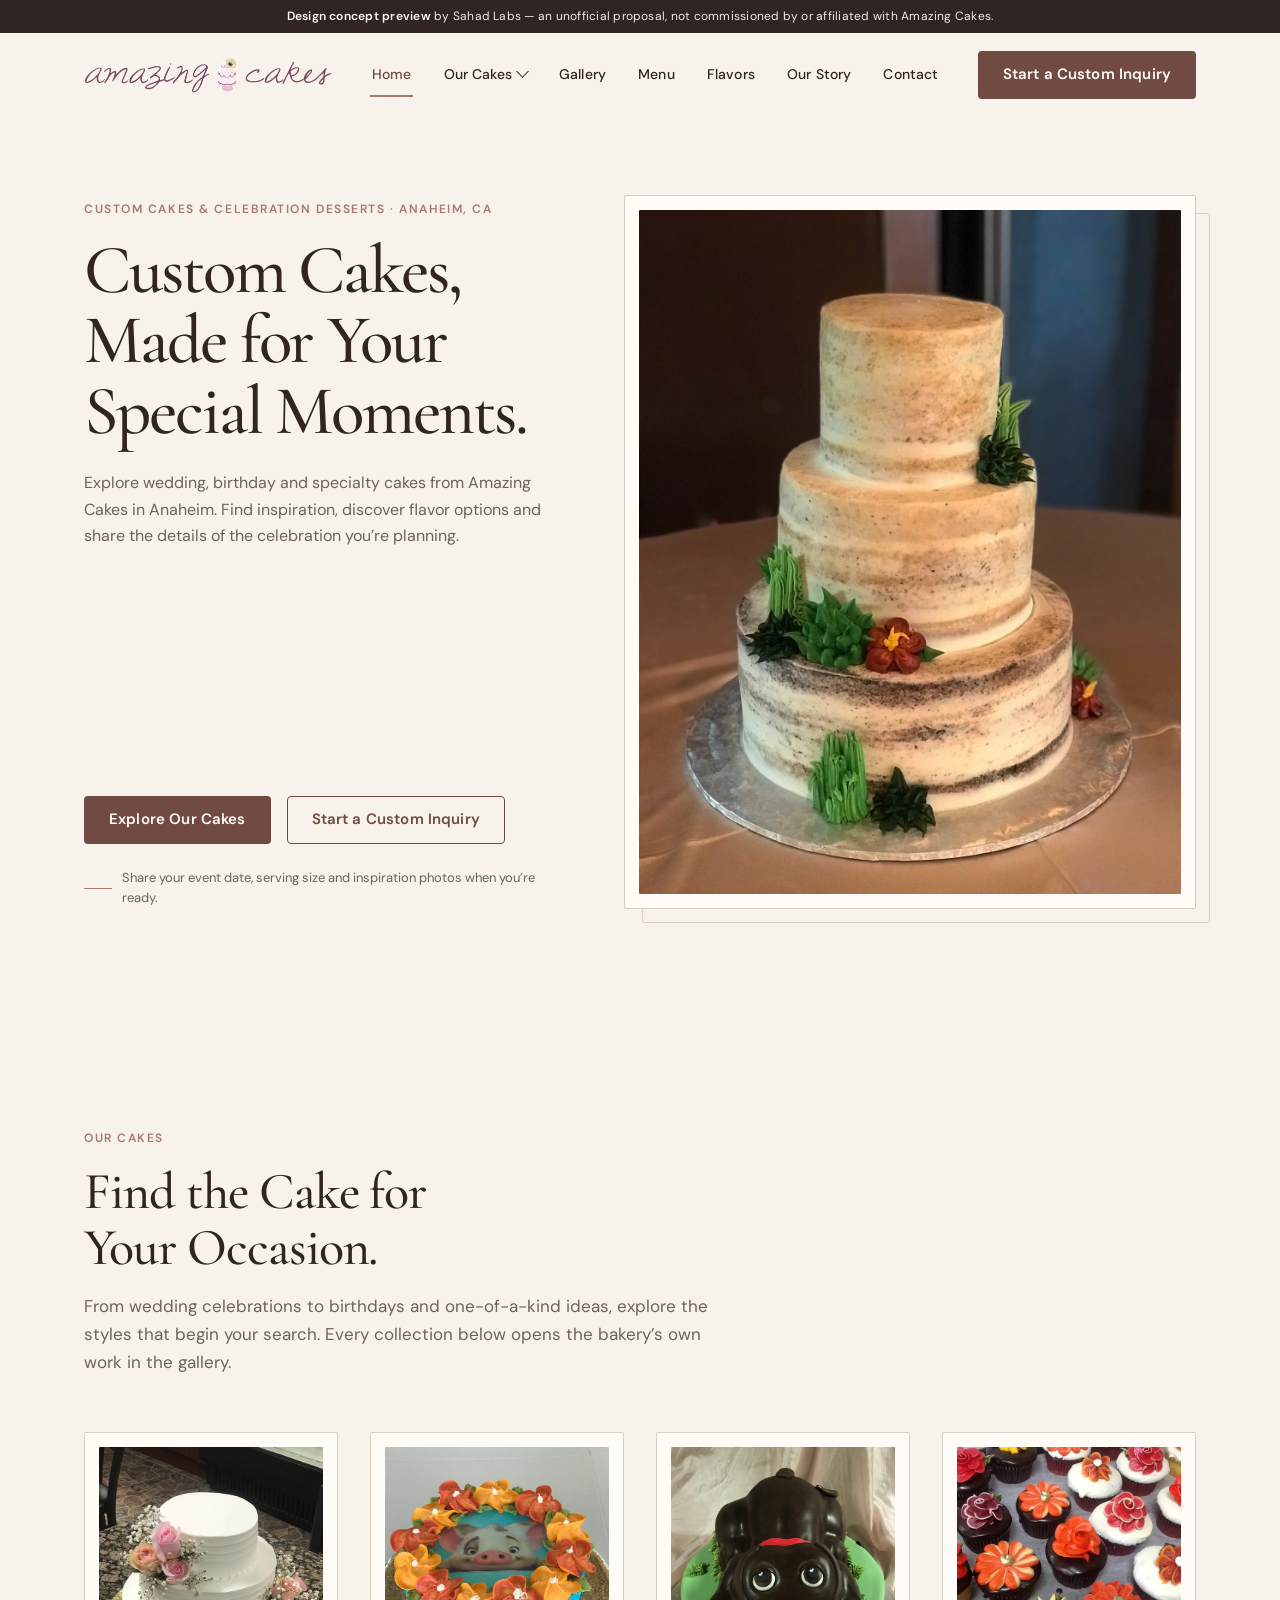
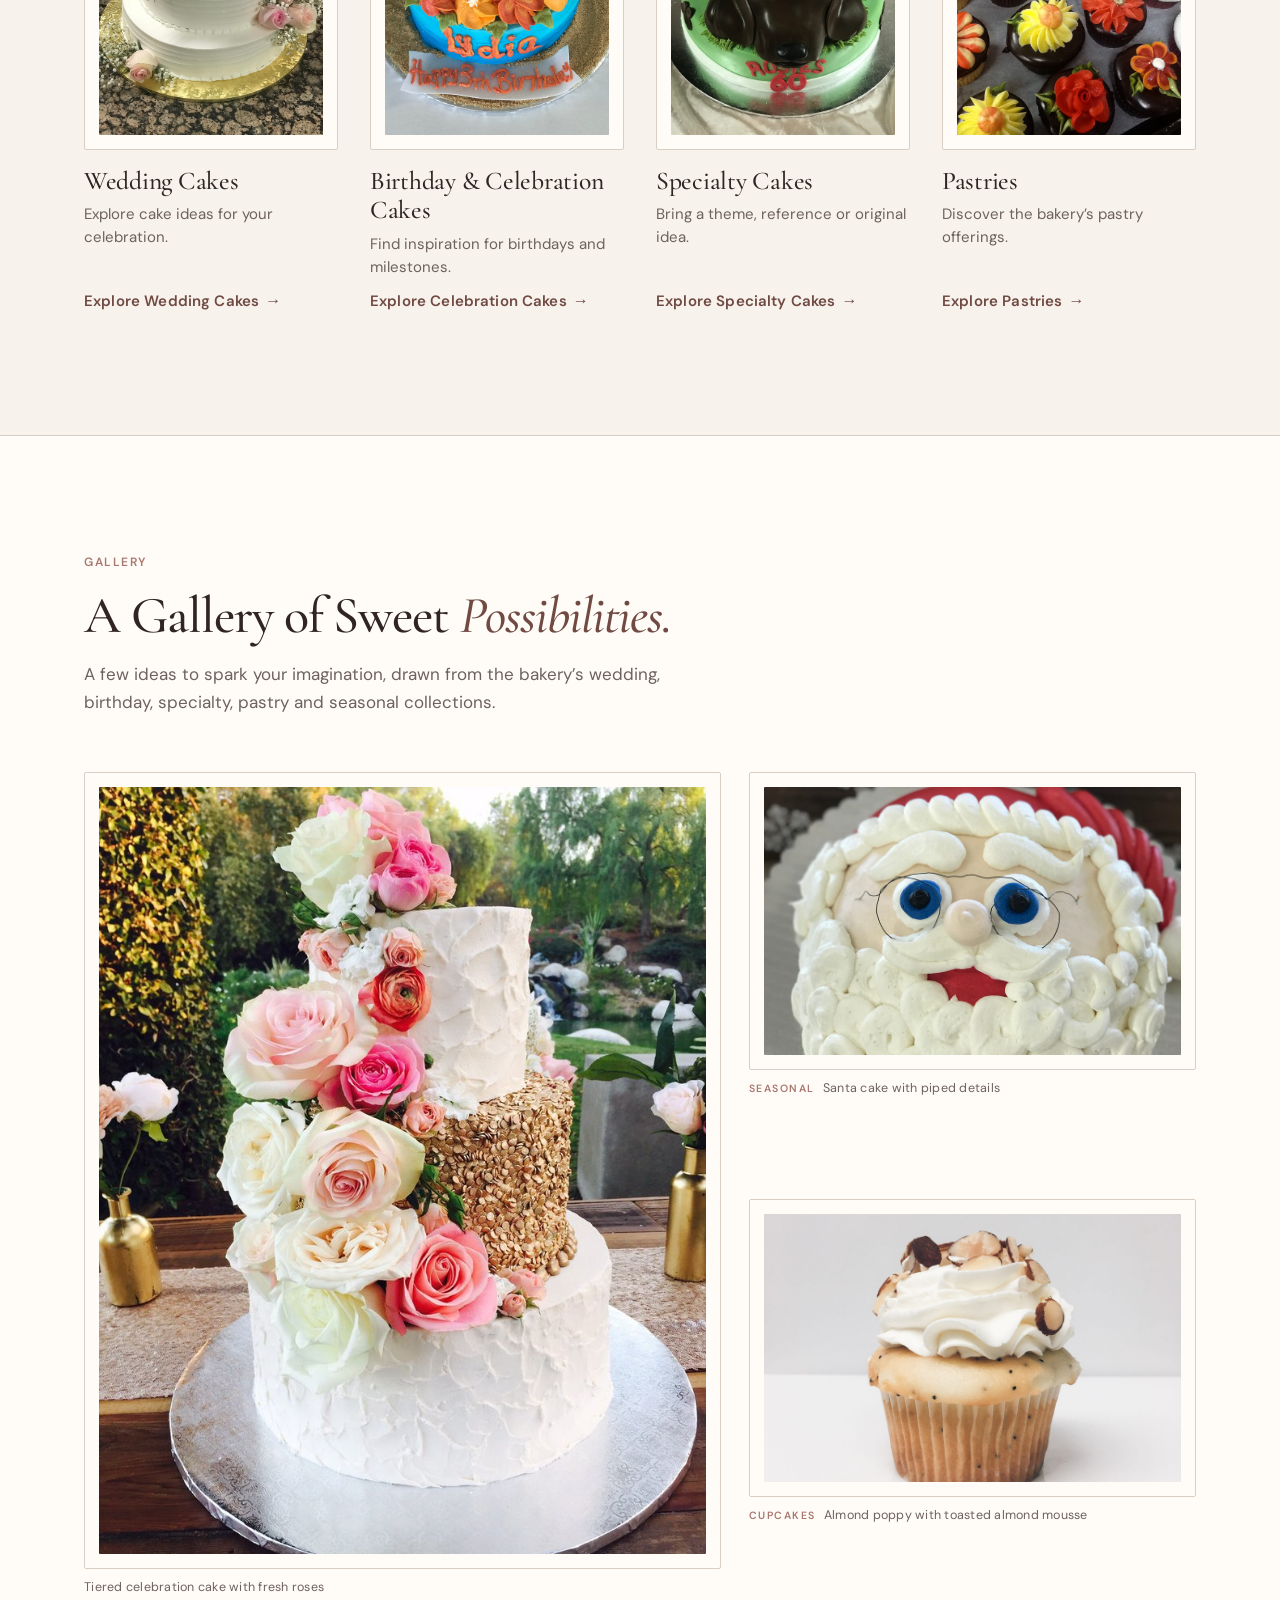
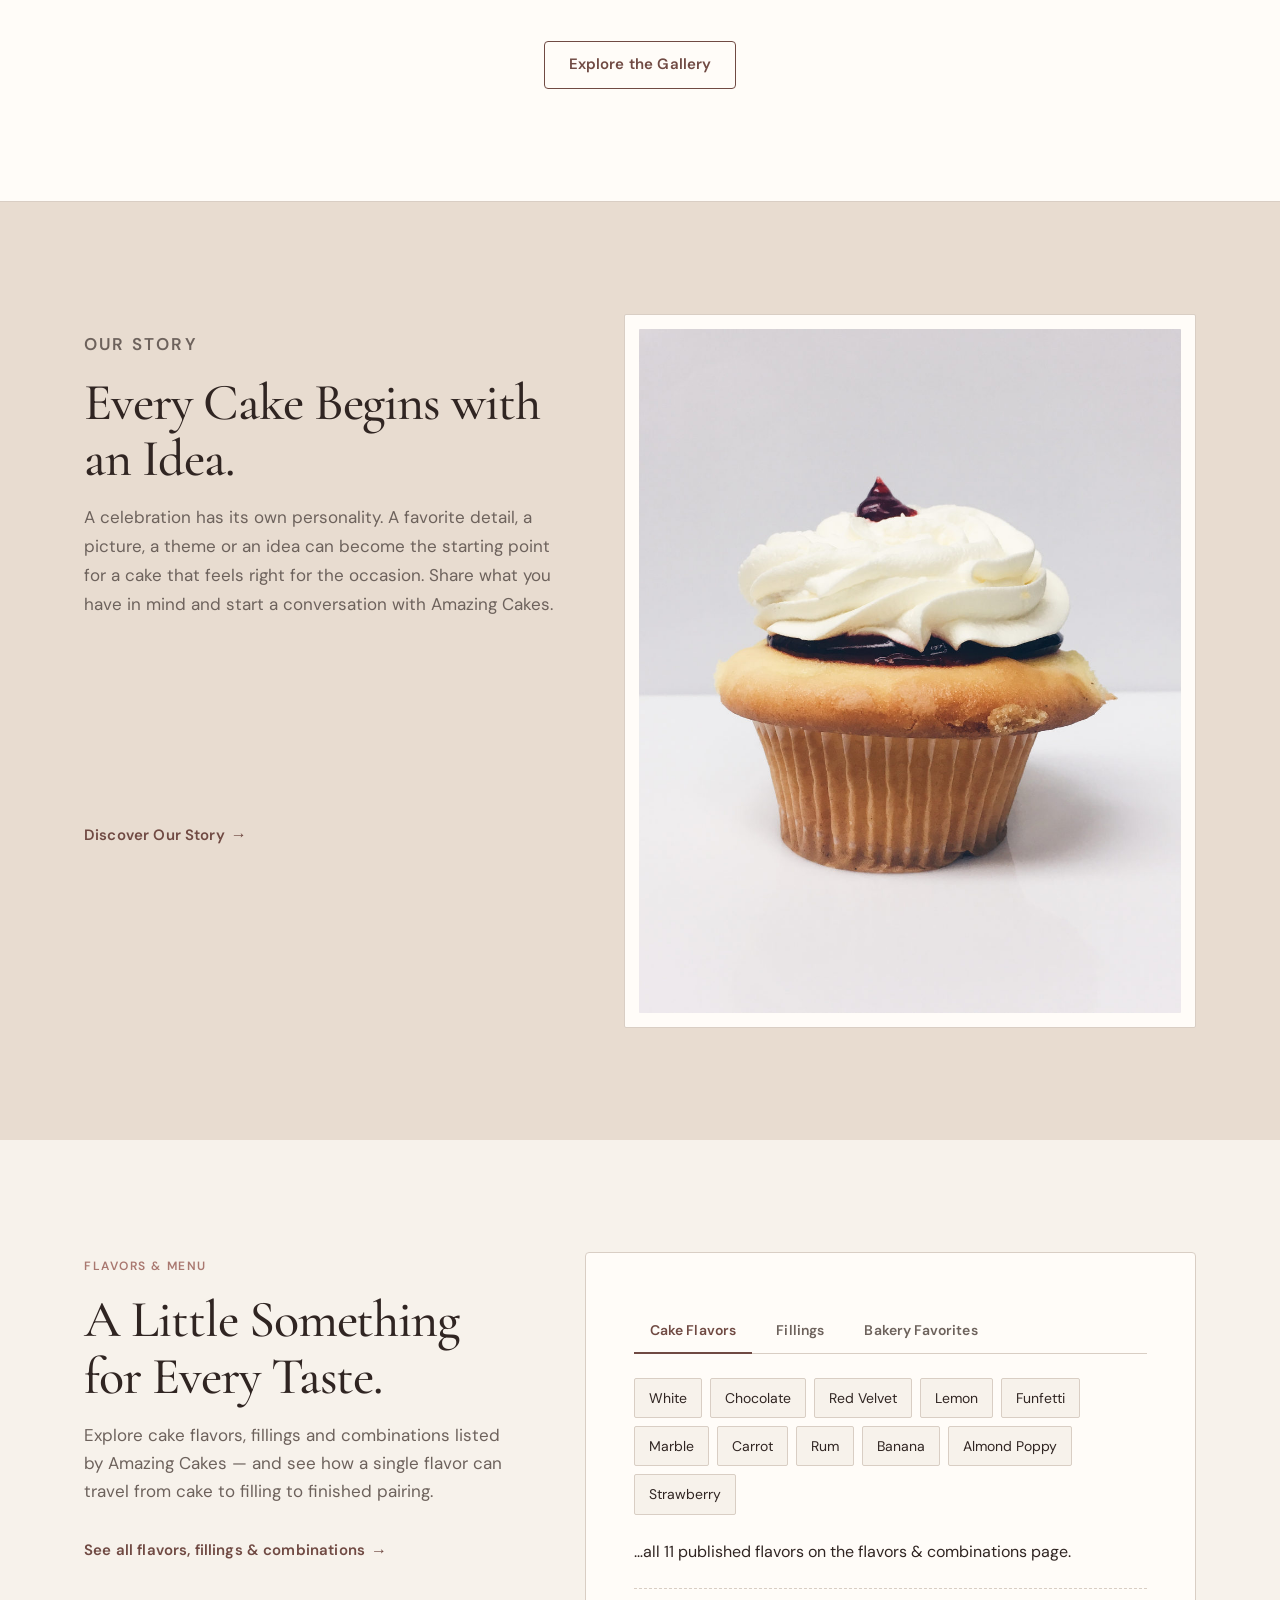
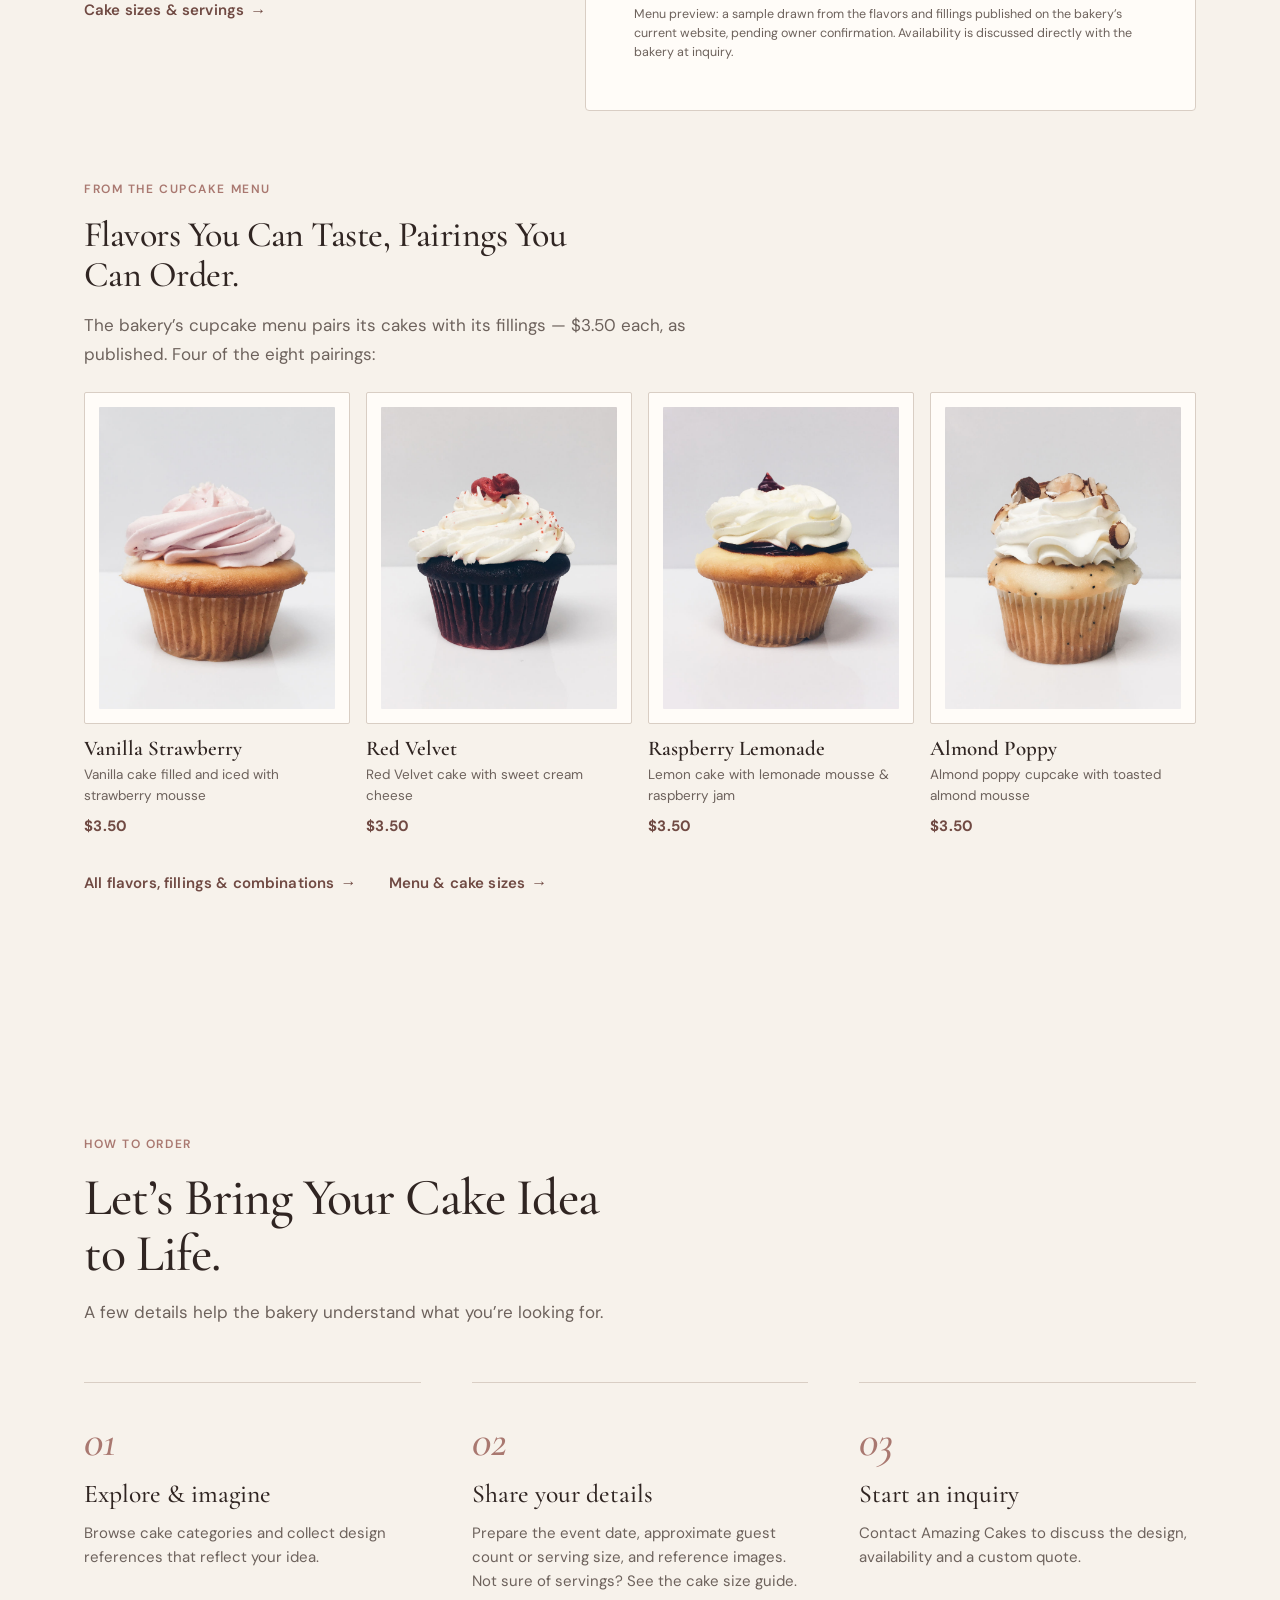
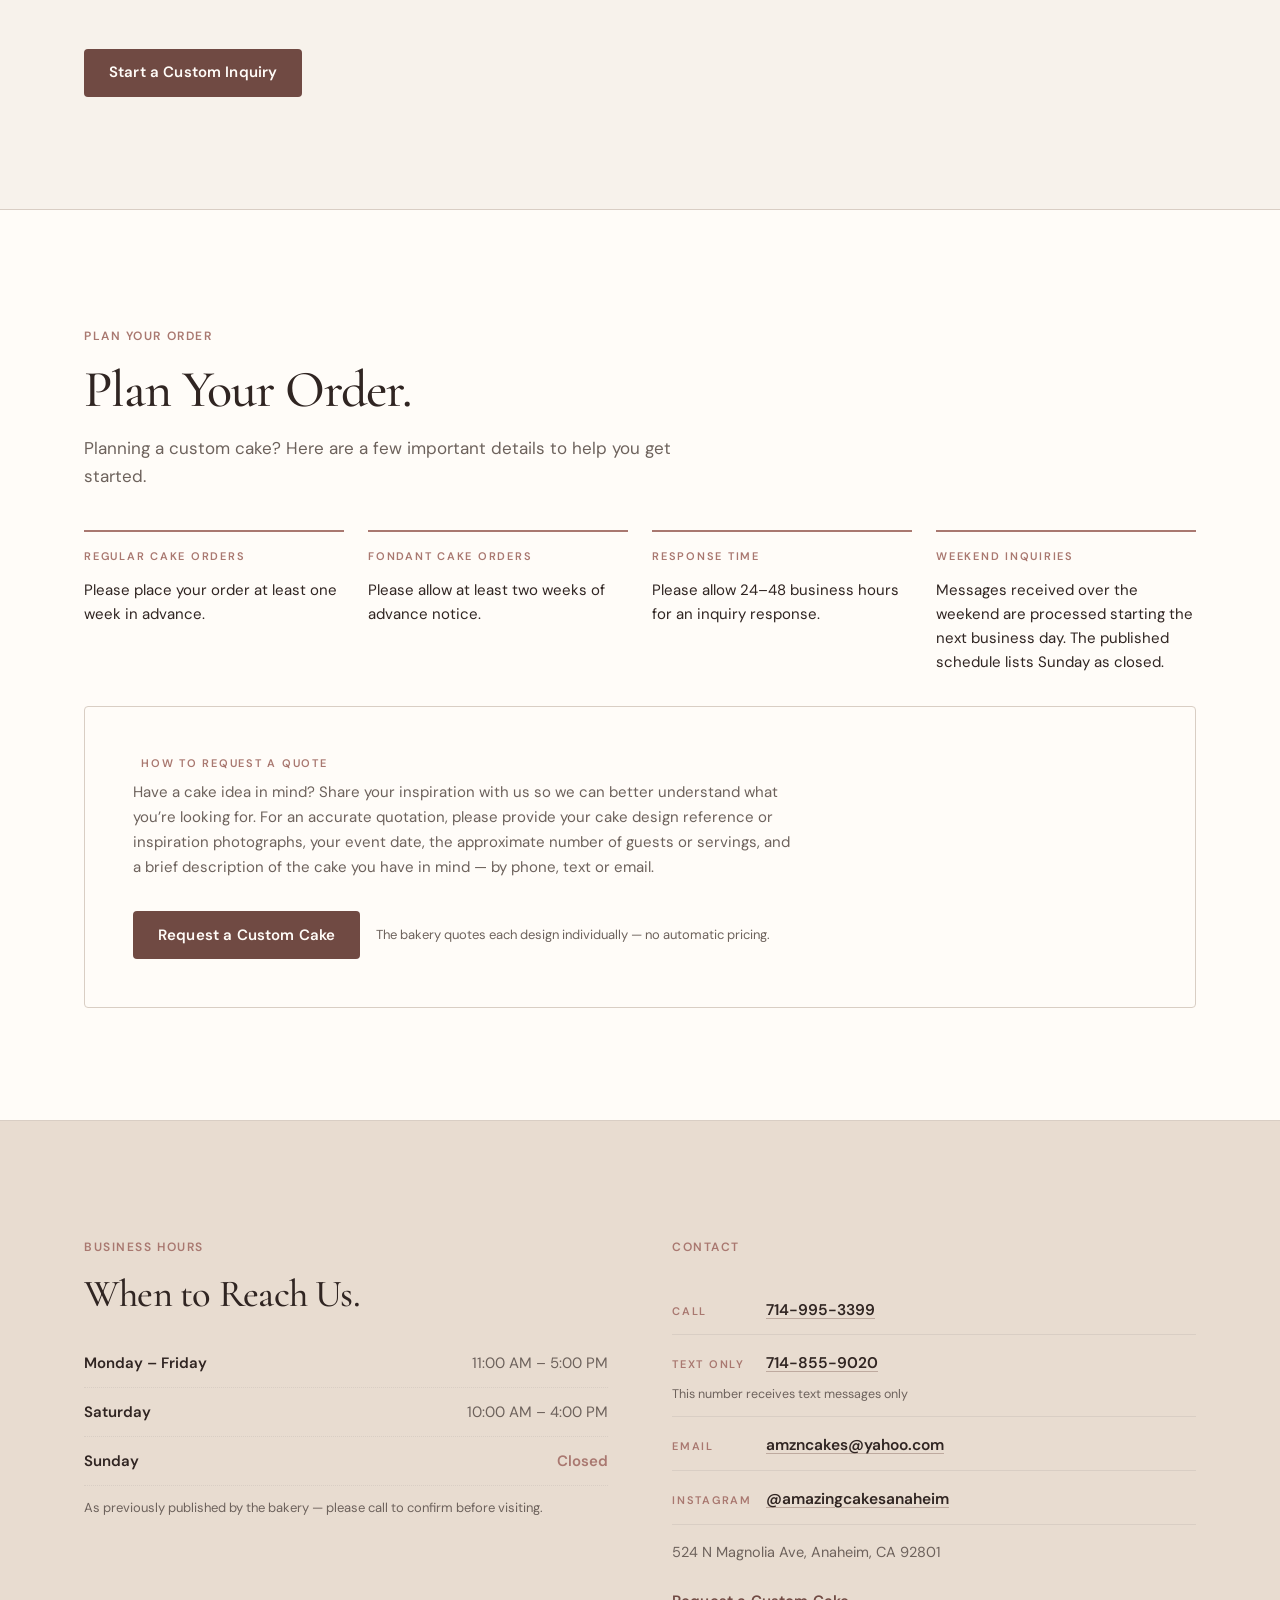
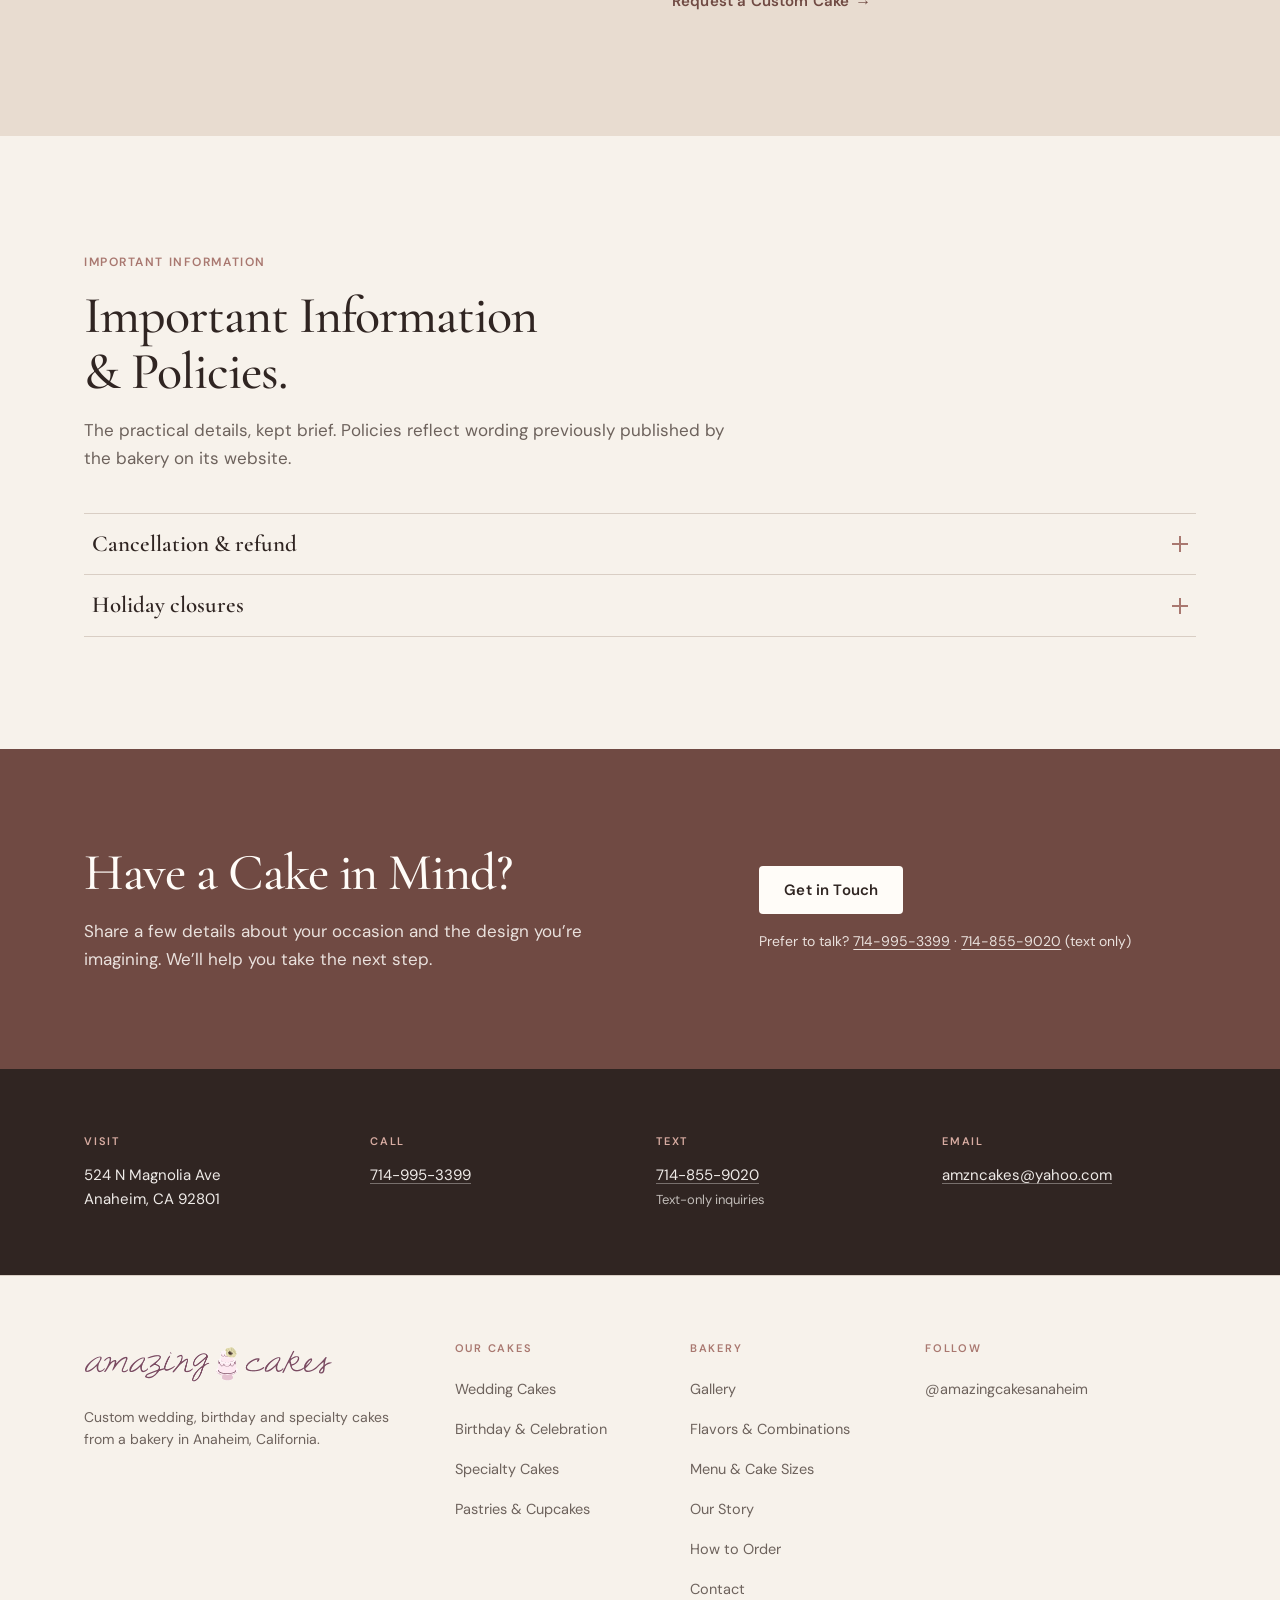
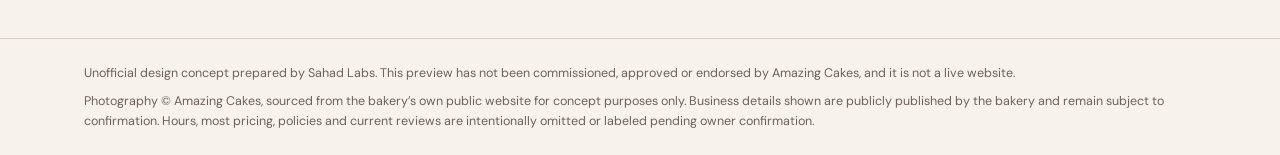
==== index.html @ fe8949d9 "Amazing Cakes - concept preview site build" ====
<!DOCTYPE html>
<html lang="en" class="no-js">
<head>
  <meta charset="UTF-8">
  <meta name="viewport" content="width=device-width, initial-scale=1">
  <title>Custom Cakes in Anaheim, CA | Amazing Cakes</title>
  <meta name="description" content="Explore wedding cakes, birthday cakes, specialty cakes and custom creations from Amazing Cakes in Anaheim, California. Browse cake inspiration and start an inquiry.">
  <meta property="og:type" content="website">
  <meta property="og:site_name" content="Amazing Cakes — Concept Preview by Sahad Labs">
  <meta property="og:title" content="Custom Cakes in Anaheim, CA | Amazing Cakes">
  <meta property="og:description" content="Explore wedding cakes, birthday cakes, specialty cakes and custom creations from Amazing Cakes in Anaheim, California. Browse cake inspiration and start an inquiry.">
  <meta property="og:image" content="https://sahadcse.github.io/amazing-cakes-concept/assets/img/hero-cake.jpg">
  <meta property="og:image:width" content="1280">
  <meta property="og:image:height" content="1600">
  <meta name="twitter:card" content="summary_large_image">
  <meta name="robots" content="noindex, nofollow">
  <!--
    CONCEPT PREVIEW — prepared by Sahad Labs (unofficial prospective-client concept).
    Not commissioned by, approved by, or affiliated with Amazing Cakes.
    Do not publish or deploy. Business details are from the bakery's public
    website and remain subject to owner confirmation. See CONCEPT-NOTES.md.
    Structured data (Bakery JSON-LD) is intentionally omitted until the owner
    confirms business identity and fields.
  -->
  <link rel="stylesheet" href="assets/css/styles.css">
  <link rel="icon" href="data:image/svg+xml,%3Csvg xmlns='http://www.w3.org/2000/svg' viewBox='0 0 32 32'%3E%3Crect width='32' height='32' rx='6' fill='%23F7F2EB'/%3E%3Cpath d='M8 22h16v3H8zM9 15h14v5H9zM12 10h8v3h-8z' fill='%23A97870'/%3E%3C/svg%3E">
  <script>document.documentElement.classList.replace("no-js", "js");</script>
</head>
<body id="top">

  <a class="skip-link" href="#main">Skip to content</a>

  <!-- Scope label — required by the concept brief -->
  <p class="concept-ribbon">
    <strong>Design concept preview</strong> by Sahad Labs — an unofficial proposal, not commissioned by or affiliated with Amazing Cakes.
  </p>

  <header class="site-header" data-header>
    <div class="container header-inner">

      <a class="brand" href="index.html" aria-label="Amazing Cakes — home">
        <img class="brand-logo" src="assets/img/logo.png" alt="Amazing Cakes" width="497" height="72">
      </a>

      <button class="nav-burger" type="button" aria-expanded="false" aria-controls="primary-nav" data-nav-toggle>
        <span class="bars" aria-hidden="true"></span>
        <span class="sr-only">Menu</span>
      </button>

      <nav class="primary-nav" id="primary-nav" aria-label="Primary">
        <ul>
          <li><a href="index.html" aria-current="page">Home</a></li>
          <li class="has-sub">
            <button class="nav-toggle" type="button" aria-expanded="false" aria-controls="submenu-cakes">
              Our Cakes <span class="caret" aria-hidden="true"></span>
            </button>
            <ul class="submenu" id="submenu-cakes">
              <li><a href="gallery.html?cat=wedding">Wedding Cakes</a></li>
              <li><a href="gallery.html?cat=birthday">Birthday &amp; Celebration Cakes</a></li>
              <li><a href="gallery.html?cat=specialty">Specialty Cakes</a></li>
              <li><a href="gallery.html?cat=pastries">Pastries &amp; Cupcakes</a></li>
            </ul>
          </li>
          <li><a href="gallery.html">Gallery</a></li>
          <li><a href="menu.html">Menu</a></li>
          <li><a href="menu-1.html">Flavors</a></li>
          <li><a href="about-us.html">Our Story</a></li>
          <li><a href="contact.html">Contact</a></li>
        </ul>
        <div class="mobile-cta">
          <a class="btn btn--primary" href="contact.html">Start a Custom Inquiry</a>
        </div>
      </nav>

      <a class="btn btn--primary header-cta" href="contact.html">Start a Custom Inquiry</a>

    </div>
  </header>

  <main id="main">

    <!-- HERO — draft concept copy, not approved brand copy -->
    <section class="hero" aria-labelledby="hero-title">
      <div class="container hero-grid">

        <div class="hero-copy">
          <p class="eyebrow">Custom Cakes &amp; Celebration Desserts · Anaheim, CA</p>
          <h1 id="hero-title">Custom Cakes, Made for Your Special&nbsp;Moments.</h1>
          <p class="hero-copy-lede">Explore wedding, birthday and specialty cakes from Amazing Cakes in Anaheim. Find inspiration, discover flavor options and share the details of the celebration you&rsquo;re planning.</p>
        </div>

        <figure class="hero-figure reveal">
          <div class="frame">
            <img src="assets/img/hero-cake.jpg" alt="Three-tier naked cake decorated with piped succulents and deep red buttercream flowers" width="1280" height="1600" fetchpriority="high">
          </div>
        </figure>

        <div class="hero-cta-wrap reveal">
          <div class="hero-actions">
            <a class="btn btn--primary" href="#cakes">Explore Our Cakes</a>
            <a class="btn btn--secondary" href="contact.html">Start a Custom Inquiry</a>
          </div>
          <p class="hero-note">Share your event date, serving size and inspiration photos when you&rsquo;re ready.</p>
        </div>

      </div>
    </section>

    <!-- EXPLORE OUR CAKES — category entry points into the gallery collections -->
    <section class="section" id="cakes" aria-labelledby="cakes-title">
      <div class="container">

        <div class="section-head reveal">
          <p class="eyebrow">Our Cakes</p>
          <h2 class="h2" id="cakes-title">Find the Cake for Your&nbsp;Occasion.</h2>
          <p class="section-intro">From wedding celebrations to birthdays and one-of-a-kind ideas, explore the styles that begin your search. Every collection below opens the bakery&rsquo;s own work in the gallery.</p>
        </div>

        <div class="cat-grid">
          <article class="cat-card reveal" id="cat-wedding">
            <a class="cat-media" href="gallery.html?cat=wedding" aria-label="View wedding cake examples in the gallery">
              <span class="frame"><img src="assets/img/cat-wedding.jpg" alt="Classic white three-tier wedding cake accented with fresh pink roses and baby's breath" width="620" height="775" loading="lazy"></span>
            </a>
            <h3>Wedding Cakes</h3>
            <p>Explore cake ideas for your celebration.</p>
            <a class="text-link" href="gallery.html?cat=wedding">Explore Wedding Cakes</a>
          </article>

          <article class="cat-card reveal" id="cat-birthday">
            <a class="cat-media" href="gallery.html?cat=birthday" aria-label="View birthday and celebration cake examples in the gallery">
              <span class="frame"><img src="assets/img/cat-birthday.jpg" alt="Blue birthday cake with tropical buttercream flowers and an illustrated character topper" width="620" height="775" loading="lazy"></span>
            </a>
            <h3>Birthday &amp; Celebration Cakes</h3>
            <p>Find inspiration for birthdays and milestones.</p>
            <a class="text-link" href="gallery.html?cat=birthday">Explore Celebration Cakes</a>
          </article>

          <article class="cat-card reveal" id="cat-specialty">
            <a class="cat-media" href="gallery.html?cat=specialty" aria-label="View specialty cake examples in the gallery">
              <span class="frame"><img src="assets/img/cat-specialty.jpg" alt="Sculpted chocolate Labrador cake resting on a green fondant base" width="620" height="775" loading="lazy"></span>
            </a>
            <h3>Specialty Cakes</h3>
            <p>Bring a theme, reference or original idea.</p>
            <a class="text-link" href="gallery.html?cat=specialty">Explore Specialty Cakes</a>
          </article>

          <article class="cat-card reveal" id="cat-pastries">
            <a class="cat-media" href="gallery.html?cat=pastries" aria-label="View pastry and cupcake examples in the gallery">
              <span class="frame"><img src="assets/img/cat-pastries.jpg" alt="Tray of cupcakes topped with hand-piped buttercream blossoms" width="620" height="775" loading="lazy"></span>
            </a>
            <h3>Pastries</h3>
            <p>Discover the bakery&rsquo;s pastry offerings.</p>
            <a class="text-link" href="gallery.html?cat=pastries">Explore Pastries</a>
          </article>
        </div>

      </div>
    </section>

    <!-- GALLERY PREVIEW — genuine Amazing Cakes photographs; links into the collections -->
    <section class="section gallery-section" id="gallery" aria-labelledby="gallery-title">
      <div class="container">

        <div class="section-head reveal">
          <p class="eyebrow">Gallery</p>
          <h2 class="h2" id="gallery-title">A Gallery of Sweet&nbsp;<em>Possibilities.</em></h2>
          <p class="section-intro">A few ideas to spark your imagination, drawn from the bakery&rsquo;s wedding, birthday, specialty, pastry and seasonal collections.</p>
        </div>

        <div class="gallery-grid">
          <a class="gallery-item gallery-anchor reveal" href="gallery.html?cat=wedding">
            <figure>
              <div class="frame">
                <img src="assets/img/gallery-tiered-roses.jpg" alt="Three-tier celebration cake wrapped with fresh pink and cream roses, set on an outdoor table" width="750" height="1000" loading="lazy">
              </div>
              <figcaption class="gallery-caption">Tiered celebration cake with fresh roses</figcaption>
            </figure>
          </a>

          <a class="gallery-item gallery-side-a reveal" href="gallery.html?cat=seasonal">
            <figure>
              <div class="frame">
                <img src="assets/img/gallery-seasonal-santa.jpg" alt="Close-up of a Santa face cake with a piped buttercream beard and wire glasses" width="900" height="600" loading="lazy">
              </div>
              <figcaption class="gallery-caption"><span class="tag">Seasonal</span>Santa cake with piped details</figcaption>
            </figure>
          </a>

          <a class="gallery-item gallery-side-b reveal" href="gallery.html?cat=pastries">
            <figure>
              <div class="frame">
                <img src="assets/img/gallery-cupcake.jpg" alt="Almond poppy cupcake with toasted almond mousse and swirled frosting" width="900" height="600" loading="lazy">
              </div>
              <figcaption class="gallery-caption"><span class="tag">Cupcakes</span>Almond poppy with toasted almond mousse</figcaption>
            </figure>
          </a>
        </div>

        <div class="gallery-foot reveal">
          <a class="btn btn--secondary" href="gallery.html">Explore the Gallery</a>
        </div>

      </div>
    </section>

    <!-- ABOUT — draft copy; full story on Our Story page -->
    <section class="section about-section" id="story" aria-labelledby="story-title">
      <div class="container about-grid">

        <div class="about-copy reveal">
          <p class="eyebrow">Our Story</p>
          <h2 class="h2" id="story-title">Every Cake Begins with an&nbsp;Idea.</h2>
          <p>A celebration has its own personality. A favorite detail, a picture, a theme or an idea can become the starting point for a cake that feels right for the occasion. Share what you have in mind and start a conversation with Amazing Cakes.</p>
        </div>

        <figure class="about-figure reveal">
          <div class="frame">
            <img src="assets/img/about-cupcake.jpg" alt="Raspberry lemonade cupcake — lemon cake with lemonade mousse and raspberry jam" width="1000" height="1250" loading="lazy">
          </div>
        </figure>

        <div class="about-cta reveal">
          <a class="text-link" href="about-us.html">Discover Our Story</a>
        </div>

      </div>
    </section>

    <!-- FLAVORS & MENU — compact preview; full experience on Flavors & Combinations -->
    <section class="section" id="flavors" aria-labelledby="flavors-title">
      <div class="container flavors-grid">

        <div class="section-head reveal">
          <p class="eyebrow">Flavors &amp; Menu</p>
          <h2 class="h2" id="flavors-title">A Little Something for Every&nbsp;Taste.</h2>
          <p class="section-intro">Explore cake flavors, fillings and combinations listed by Amazing Cakes — and see how a single flavor can travel from cake to filling to finished pairing.</p>
          <div class="cross-links">
            <a class="text-link" href="menu-1.html">See all flavors, fillings &amp; combinations</a>
            <a class="text-link" href="menu.html">Cake sizes &amp; servings</a>
          </div>
        </div>

        <div class="flavors-panel reveal">
          <div class="tabs" role="tablist" aria-label="Menu groups">
            <button class="tab" role="tab" id="tab-flavors" aria-controls="panel-flavors" aria-selected="true" type="button">Cake Flavors</button>
            <button class="tab" role="tab" id="tab-fillings" aria-controls="panel-fillings" aria-selected="false" tabindex="-1" type="button">Fillings</button>
            <button class="tab" role="tab" id="tab-favorites" aria-controls="panel-favorites" aria-selected="false" tabindex="-1" type="button">Bakery Favorites</button>
          </div>

          <div class="tab-panel" role="tabpanel" id="panel-flavors" aria-labelledby="tab-flavors">
            <ul class="chip-list" data-render="chips" data-source="flavors">
              <noscript><li class="chip">White</li><li class="chip">Chocolate</li><li class="chip">Red Velvet</li><li class="chip">Lemon</li><li class="chip">Funfetti</li><li class="chip">Marble</li></noscript>
            </ul>
            <p class="menu-more">…all <span data-render="count" data-count-of="flavors">11</span> published flavors on the <a href="menu-1.html">flavors &amp; combinations page</a>.</p>
          </div>

          <div class="tab-panel" role="tabpanel" id="panel-fillings" aria-labelledby="tab-fillings" hidden>
            <ul class="chip-list" data-render="chips" data-source="fillings">
              <noscript><li class="chip">Fudge Buttercream</li><li class="chip">Bavarian Mousse</li><li class="chip">Chocolate Mousse</li><li class="chip">Strawberry Mousse</li><li class="chip">Cookies and Cream</li><li class="chip">Sweet Cream Cheese</li></noscript>
            </ul>
            <p class="menu-more">…all <span data-render="count" data-count-of="fillings">24</span> published fillings on the <a href="menu-1.html">flavors &amp; combinations page</a>.</p>
          </div>

          <div class="tab-panel" role="tabpanel" id="panel-favorites" aria-labelledby="tab-favorites" hidden>
            <ul class="fav-list" data-render="favorites">
              <noscript><li><span class="fav-cake">White</span><span class="fav-fill">with Strawberry Mousse</span></li></noscript>
            </ul>
            <p class="menu-more">…all seven published favorites on the <a href="menu-1.html">flavors &amp; combinations page</a>.</p>
          </div>

          <p class="menu-note">Menu preview: a sample drawn from the flavors and fillings published on the bakery&rsquo;s current website, pending owner confirmation. Availability is discussed directly with the bakery at inquiry.</p>
        </div>

      </div>

      <div class="container" style="margin-top:clamp(40px,6vw,64px)">
        <div class="section-head">
          <p class="eyebrow">From the cupcake menu</p>
          <h3 style="font-family:var(--font-display);font-weight:500;font-size:clamp(26px,3vw,36px);line-height:1.12;letter-spacing:-0.015em;color:var(--espresso)" id="flavor-story-title">Flavors You Can Taste, Pairings You Can&nbsp;Order.</h3>
          <p class="section-intro">The bakery&rsquo;s cupcake menu pairs its cakes with its fillings — $3.50 each, as published. Four of the eight pairings:</p>
        </div>
        <div class="menu-grid" data-render="cupcakes" data-names="Red Velvet|Almond Poppy|Raspberry Lemonade|Vanilla Strawberry" style="margin-top:var(--sp-5)"></div>
        <div class="cross-links">
          <a class="text-link" href="menu-1.html">All flavors, fillings &amp; combinations</a>
          <a class="text-link" href="menu.html">Menu &amp; cake sizes</a>
        </div>
      </div>
    </section>

    <!-- HOW TO ORDER — inquiry journey; size guide linked from step 2 -->
    <section class="section" id="order" aria-labelledby="order-title">
      <div class="container">

        <div class="section-head reveal">
          <p class="eyebrow">How to Order</p>
          <h2 class="h2" id="order-title">Let&rsquo;s Bring Your Cake Idea to&nbsp;Life.</h2>
          <p class="section-intro">A few details help the bakery understand what you&rsquo;re looking for.</p>
        </div>

        <ol class="steps">
          <li class="step reveal">
            <p class="step-num" aria-hidden="true">01</p>
            <h3>Explore &amp; imagine</h3>
            <p>Browse cake categories and collect design references that reflect your idea.</p>
          </li>
          <li class="step reveal">
            <p class="step-num" aria-hidden="true">02</p>
            <h3>Share your details</h3>
            <p>Prepare the event date, approximate guest count or serving size, and reference images. Not sure of servings? <a href="menu.html">See the cake size guide</a>.</p>
          </li>
          <li class="step reveal">
            <p class="step-num" aria-hidden="true">03</p>
            <h3>Start an inquiry</h3>
            <p>Contact Amazing Cakes to discuss the design, availability and a custom quote.</p>
          </li>
        </ol>

        <div class="steps-foot reveal">
          <a class="btn btn--primary" href="contact.html">Start a Custom Inquiry</a>
        </div>

      </div>
    </section>

    <!-- PLAN YOUR ORDER — published lead & response times (central config) -->
    <section class="section gallery-section" id="plan" aria-labelledby="plan-title">
      <div class="container">
        <div class="section-head">
          <p class="eyebrow">Plan your order</p>
          <h2 class="h2" id="plan-title">Plan Your&nbsp;Order.</h2>
          <p class="section-intro">Planning a custom cake? Here are a few important details to help you get started.</p>
        </div>
        <div class="info-grid" data-render="lead-times"></div>
        <div class="panel" style="margin-top:var(--sp-6)">
          <h3 class="form-heading">How to request a quote</h3>
          <p style="font-size:15px;line-height:1.65;color:var(--text-2);max-width:66ch">Have a cake idea in mind? Share your inspiration with us so we can better understand what you&rsquo;re looking for. For an accurate quotation, please provide your cake design reference or inspiration photographs, your event date, the approximate number of guests or servings, and a brief description of the cake you have in mind — by phone, text or email.</p>
          <div class="form-actions">
            <a class="btn btn--primary" href="contact.html">Request a Custom Cake</a>
            <span class="prose-note">The bakery quotes each design individually — no automatic pricing.</span>
          </div>
        </div>
      </div>
    </section>

    <!-- BUSINESS HOURS & CONTACT -->
    <section class="section about-section" id="hours" aria-labelledby="hours-title">
      <div class="container hours-grid">
        <div class="reveal">
          <p class="eyebrow">Business hours</p>
          <h2 class="h2" id="hours-title" style="font-size:clamp(28px,3vw,40px)">When to Reach&nbsp;Us.</h2>
          <div data-render="hours" style="margin-top:var(--sp-5)"></div>
        </div>
        <div class="hours-contact reveal">
          <p class="eyebrow">Contact</p>
          <ul class="contact-links">
            <li><span class="cl-label">Call</span><a href="tel:+17149953399">714-995-3399</a></li>
            <li><span class="cl-label">Text only</span><a href="sms:+17148559020">714-855-9020</a><span class="cl-note">This number receives text messages only</span></li>
            <li><span class="cl-label">Email</span><a href="mailto:amzncakes@yahoo.com">amzncakes@yahoo.com</a></li>
            <li><span class="cl-label">Instagram</span><a href="https://www.instagram.com/amazingcakesanaheim" target="_blank" rel="noopener">@amazingcakesanaheim</a></li>
          </ul>
          <address class="hours-address">524 N Magnolia Ave, Anaheim, CA 92801</address>
          <a class="text-link" href="contact.html">Request a Custom Cake</a>
        </div>
      </div>
    </section>

    <!-- IMPORTANT INFORMATION & POLICIES -->
    <section class="section" id="policies" aria-labelledby="pol-title">
      <div class="container">
        <div class="section-head">
          <p class="eyebrow">Important information</p>
          <h2 class="h2" id="pol-title">Important Information &amp;&nbsp;Policies.</h2>
          <p class="section-intro">The practical details, kept brief. Policies reflect wording previously published by the bakery on its website.</p>
        </div>
        <div class="accordion" data-render="policies"></div>
        <noscript>
          <div class="panel">
            <h3 class="form-heading">Cancellation &amp; refund</h3>
            <p class="prose-note" style="margin-bottom:var(--sp-4)">As previously published: a 75% refund is issued for cancellations made at least one week before the scheduled event date. No refund is available for cancellations made during the week of the event. Postponing your date is encouraged as an alternative to cancelling.</p>
            <h3 class="form-heading">Holiday closures</h3>
            <p class="prose-note">Holiday hours may vary. Please contact Amazing Cakes to confirm availability around holidays.</p>
          </div>
        </noscript>
      </div>
    </section>

    <!-- FINAL CTA -->
    <section class="cta-band" id="contact" aria-labelledby="contact-title">
      <div class="container cta-inner">
        <div class="reveal">
          <h2 class="h2" id="contact-title">Have a Cake in&nbsp;Mind?</h2>
          <p class="cta-copy">Share a few details about your occasion and the design you&rsquo;re imagining. We&rsquo;ll help you take the next step.</p>
        </div>
        <div class="cta-actions reveal">
          <a class="btn btn--on-dark" href="contact.html">Get in Touch</a>
          <p class="cta-contact-line">Prefer to talk? <a href="tel:+17149953399">714-995-3399</a> · <a href="sms:+17148559020">714-855-9020</a> (text only)</p>
        </div>
      </div>
    </section>

  </main>

  <!-- Shared contact strip + footer (identical across pages) -->
  <section class="contact-strip" aria-label="Contact details">
    <div class="container contact-grid">
      <div class="contact-item">
        <h3>Visit</h3>
        <address>524 N Magnolia Ave<br>Anaheim, CA 92801</address>
      </div>
      <div class="contact-item">
        <h3>Call</h3>
        <p><a href="tel:+17149953399">714-995-3399</a></p>
      </div>
      <div class="contact-item">
        <h3>Text</h3>
        <p><a href="sms:+17148559020">714-855-9020</a><br><span style="font-size:13px;color:rgba(255,252,248,.7)">Text-only inquiries</span></p>
      </div>
      <div class="contact-item">
        <h3>Email</h3>
        <p><a href="mailto:amzncakes@yahoo.com">amzncakes@yahoo.com</a></p>
      </div>
    </div>
  </section>

  <footer class="site-footer">
    <h2 class="sr-only">Site footer</h2>
    <div class="container footer-grid">

      <div class="footer-col">
        <a class="brand" href="index.html" aria-label="Amazing Cakes — home">
          <img class="brand-logo" src="assets/img/logo.png" alt="Amazing Cakes" width="497" height="72" loading="lazy">
        </a>
        <p class="footer-blurb">Custom wedding, birthday and specialty cakes from a bakery in Anaheim, California.</p>
      </div>

      <nav class="footer-col" aria-label="Cake collections">
        <h3>Our Cakes</h3>
        <ul>
          <li><a href="gallery.html?cat=wedding">Wedding Cakes</a></li>
          <li><a href="gallery.html?cat=birthday">Birthday &amp; Celebration</a></li>
          <li><a href="gallery.html?cat=specialty">Specialty Cakes</a></li>
          <li><a href="gallery.html?cat=pastries">Pastries &amp; Cupcakes</a></li>
        </ul>
      </nav>

      <nav class="footer-col" aria-label="Bakery information">
        <h3>Bakery</h3>
        <ul>
          <li><a href="gallery.html">Gallery</a></li>
          <li><a href="menu-1.html">Flavors &amp; Combinations</a></li>
          <li><a href="menu.html">Menu &amp; Cake Sizes</a></li>
          <li><a href="about-us.html">Our Story</a></li>
          <li><a href="index.html#order">How to Order</a></li>
          <li><a href="contact.html">Contact</a></li>
        </ul>
      </nav>

      <div class="footer-col">
        <h3>Follow</h3>
        <ul>
          <li><a href="https://www.instagram.com/amazingcakesanaheim" target="_blank" rel="noopener">@amazingcakesanaheim</a></li>
        </ul>
      </div>

    </div>

    <div class="footer-legal">
      <div class="container">
        <p>Unofficial design concept prepared by Sahad Labs. This preview has not been commissioned, approved or endorsed by Amazing Cakes, and it is not a live website.</p>
        <p>Photography © Amazing Cakes, sourced from the bakery&rsquo;s own public website for concept purposes only. Business details shown are publicly published by the bakery and remain subject to confirmation. Hours, most pricing, policies and current reviews are intentionally omitted or labeled pending owner confirmation.</p>
      </div>
    </div>
  </footer>

  <a class="to-top" href="#top" aria-label="Back to top">
    <svg viewBox="0 0 24 24" width="20" height="20" aria-hidden="true" focusable="false"><path d="M12 19V5M5 12l7-7 7 7" fill="none" stroke="currentColor" stroke-width="2" stroke-linecap="round" stroke-linejoin="round"/></svg>
  </a>



  <script src="assets/js/data.js" defer></script>
  <script src="assets/js/script.js" defer></script>
</body>
</html>
---- assets/css/styles.css ----
/* ==========================================================================
   Amazing Cakes — Homepage Concept Preview
   Concept: Warm Editorial Patisserie · prepared by Sahad Labs
   Unofficial prospective-client concept. Not a live Amazing Cakes website.

   Contents
   --------
   1.  Design tokens
   2.  Fonts (@font-face, self-hosted, latin subset)
   3.  Reset & base
   4.  Utilities (container, eyebrow, section heads, buttons)
   5.  Concept ribbon & header / navigation
   6.  Hero
   7.  Categories ("Explore our cakes")
   8.  Gallery preview
   9.  About
   10. Flavors & menu
   11. How to order
   12. Final CTA band + contact + footer
   13. Toast (planned-page notice)
   14. Reveal motion & reduced-motion handling
   15. Responsive breakpoints
   ========================================================================== */

/* 1. Design tokens
   -------------------------------------------------------------------------- */
:root {
  /* Provisional palette — to be finalised after inspection of the original
     logo and full-resolution photography (per creative brief §B). */
  --ivory:        #F7F2EB;  /* main page background            */
  --beige:        #E8DCD0;  /* alternating section surfaces    */
  --rose:         #A97870;  /* small accents, eyebrow labels   */
  --rose-light:   #D8ACA2;  /* eyebrow labels on dark surfaces (contrast-safe) */
  --cocoa:        #704A43;  /* primary action color            */
  --cocoa-deep:   #5D3B35;  /* hover state for primary actions */
  --espresso:     #302522;  /* headings, high-contrast text    */
  --warm-white:   #FFFCF8;  /* cards, image frames, surfaces   */
  --border:       #D9CEC4;  /* fine dividers, card outlines    */
  --text-2:       #6D625C;  /* supporting text, captions       */

  /* Spacing scale (brief §B): 4, 8, 12, 16, 24, 32, 48, 64, 88, 112 */
  --sp-1: 4px;  --sp-2: 8px;   --sp-3: 12px; --sp-4: 16px;
  --sp-5: 24px; --sp-6: 32px;  --sp-7: 48px; --sp-8: 64px;
  --sp-9: 88px; --sp-10: 112px;

  --content-max: 1240px;
  --gutter: clamp(20px, 5vw, 64px);
  --radius: 4px;          /* buttons/cards stay 0–4px per brief */
  --radius-frame: 2px;
  --section-y: clamp(64px, 9vw, 112px);

  --font-display: "Cormorant Garamond", "Times New Roman", Georgia, serif;
  --font-ui: "DM Sans", "Segoe UI", Arial, sans-serif;

  --shadow-hairline: 0 1px 0 rgba(48, 37, 34, 0.04);
}

/* 2. Fonts — self-hosted, variable, latin subset (≈98 KB total)
   -------------------------------------------------------------------------- */
@font-face {
  font-family: "Cormorant Garamond";
  font-style: normal;
  font-weight: 300 700;
  font-display: swap;
  src: url("../fonts/cormorant-garamond-latin.woff2") format("woff2");
}
@font-face {
  font-family: "Cormorant Garamond";
  font-style: italic;
  font-weight: 300 700;
  font-display: swap;
  src: url("../fonts/cormorant-garamond-italic-latin.woff2") format("woff2");
}
@font-face {
  font-family: "DM Sans";
  font-style: normal;
  font-weight: 100 1000;
  font-display: swap;
  src: url("../fonts/dm-sans-latin.woff2") format("woff2");
}

/* 3. Reset & base
   -------------------------------------------------------------------------- */
*,
*::before,
*::after { box-sizing: border-box; }

html {
  scroll-behavior: smooth;
  /* keep sticky header from covering anchor targets */
  scroll-padding-top: 96px;
}

body {
  margin: 0;
  background: var(--ivory);
  color: var(--espresso);
  font-family: var(--font-ui);
  font-size: 16px;
  font-weight: 400;
  line-height: 1.6;
  -webkit-font-smoothing: antialiased;
  text-rendering: optimizeLegibility;
}

img {
  display: block;
  max-width: 100%;
  height: auto;
}

h1, h2, h3, h4, p, ul, ol, figure { margin: 0; }
ul, ol { padding: 0; list-style: none; }

a {
  color: inherit;
  text-decoration: none;
}

button {
  font: inherit;
  color: inherit;
  background: none;
  border: 0;
  padding: 0;
  cursor: pointer;
}

:focus-visible {
  outline: 2px solid var(--cocoa);
  outline-offset: 3px;
  border-radius: 2px;
}

::selection { background: rgba(169, 120, 112, 0.25); }

/* Skip link — visible on keyboard focus only */
.skip-link {
  position: fixed;
  top: -60px;
  left: 16px;
  z-index: 200;
  background: var(--espresso);
  color: var(--warm-white);
  font-size: 14px;
  font-weight: 600;
  padding: 12px 18px;
  border-radius: var(--radius);
  transition: top 160ms ease;
}
.skip-link:focus { top: 16px; }

/* Visually hidden (screen-reader only) */
.sr-only {
  position: absolute;
  width: 1px;
  height: 1px;
  padding: 0;
  margin: -1px;
  overflow: hidden;
  clip: rect(0 0 0 0);
  white-space: nowrap;
  border: 0;
}

/* 4. Utilities
   -------------------------------------------------------------------------- */
.container {
  width: 100%;
  max-width: var(--content-max);
  margin-inline: auto;
  padding-inline: var(--gutter);
}

.section { padding-block: var(--section-y); }

/* Eyebrow / overline labels */
.eyebrow {
  display: inline-block;
  font-size: 12px;
  font-weight: 600;
  letter-spacing: 0.13em;
  text-transform: uppercase;
  color: var(--rose);
  margin-bottom: var(--sp-4);
}

/* Section headings */
.section-head { max-width: 640px; }
.section-head--center { margin-inline: auto; text-align: center; }

.h2 {
  font-family: var(--font-display);
  font-weight: 500;
  font-size: clamp(34px, 4.2vw, 52px);
  line-height: 1.08;
  letter-spacing: -0.02em;
  color: var(--espresso);
}
.h2 em {
  font-style: italic;
  font-weight: 500;
  color: var(--cocoa);
}

.section-intro {
  margin-top: var(--sp-4);
  font-size: 17px;
  line-height: 1.65;
  color: var(--text-2);
  max-width: 56ch;
}
.section-head--center .section-intro { margin-inline: auto; }

/* Buttons — compact rectangular, 4px radius, 44px+ tap target */
.btn {
  display: inline-flex;
  align-items: center;
  justify-content: center;
  gap: var(--sp-2);
  min-height: 48px;
  padding: 12px 24px;
  border-radius: var(--radius);
  border: 1px solid transparent;
  font-family: var(--font-ui);
  font-size: 15px;
  font-weight: 600;
  letter-spacing: 0.01em;
  line-height: 1;
  text-align: center;
  transition: background-color 160ms ease, border-color 160ms ease,
              color 160ms ease, transform 160ms ease;
}
.btn:active { transform: translateY(1px); }

.btn--primary {
  background: var(--cocoa);
  color: var(--warm-white);
}
.btn--primary:hover { background: var(--cocoa-deep); }

.btn--secondary {
  background: transparent;
  border-color: var(--cocoa);
  color: var(--cocoa);
}
.btn--secondary:hover { background: rgba(112, 74, 67, 0.08); }

.btn--on-dark {
  background: var(--warm-white);
  color: var(--espresso);
}
.btn--on-dark:hover { background: #F1E9E0; }

.btn--outline-on-dark {
  background: transparent;
  border-color: rgba(255, 252, 248, 0.55);
  color: var(--warm-white);
}
.btn--outline-on-dark:hover {
  border-color: var(--warm-white);
  background: rgba(255, 252, 248, 0.08);
}

/* Text links with arrow */
.text-link {
  display: inline-flex;
  align-items: center;
  gap: 6px;
  min-height: 44px;
  font-size: 15px;
  font-weight: 600;
  letter-spacing: 0.01em;
  color: var(--cocoa);
  border-bottom: 1px solid transparent;
  transition: color 160ms ease, border-color 160ms ease;
}
.text-link::after {
  content: "\2192"; /* → */
  font-size: 16px;
  transition: transform 160ms ease;
}
.text-link:hover { color: var(--espresso); border-color: currentColor; }
.text-link:hover::after { transform: translateX(3px); }

/* Framed photography — warm-white mat + hairline border (editorial gallery feel) */
.frame {
  background: var(--warm-white);
  border: 1px solid var(--border);
  padding: clamp(8px, 1.2vw, 14px);
  border-radius: var(--radius-frame);
}
.frame img {
  width: 100%;
  height: 100%;
  object-fit: cover;
  border-radius: 1px;
}

/* 5. Concept ribbon & header / navigation
   -------------------------------------------------------------------------- */
.concept-ribbon {
  background: var(--espresso);
  color: rgba(255, 252, 248, 0.92);
  font-size: 12px;
  line-height: 1.4;
  letter-spacing: 0.02em;
  text-align: center;
  padding: 8px var(--gutter);
}
.concept-ribbon strong { font-weight: 600; color: var(--warm-white); }

.site-header {
  position: sticky;
  top: 0;
  z-index: 50;
  background: var(--ivory);
  border-bottom: 1px solid transparent;
  transition: border-color 200ms ease, box-shadow 200ms ease;
}
.site-header.is-scrolled {
  border-bottom-color: var(--border);
  box-shadow: var(--shadow-hairline);
}

.header-inner {
  display: flex;
  align-items: center;
  justify-content: space-between;
  gap: var(--sp-5);
  min-height: 84px;
}

/* Wordmark — original Amazing Cakes logo asset, used unchanged */
.brand {
  display: inline-flex;
  align-items: center;
  padding: 6px 0;
}
.brand-logo {
  height: 36px; /* native 497×72 → crisp at 2× DPR */
  width: auto;
}
.brand-name {
  font-family: var(--font-display);
  font-weight: 600;
  font-size: 27px;
  line-height: 1;
  letter-spacing: 0.005em;
  color: var(--espresso);
  white-space: nowrap;
}
.brand-sub {
  font-size: 10.5px;
  font-weight: 600;
  letter-spacing: 0.22em;
  text-transform: uppercase;
  color: var(--rose);
}

/* Desktop nav — scoped to the top-level list: the submenu <ul> must not
   inherit flex display (it would defeat the mobile fold and lay items out
   in a row) */
.primary-nav > ul {
  display: flex;
  align-items: center;
  gap: clamp(18px, 2.2vw, 34px);
}
.primary-nav > ul > li { flex-shrink: 0; } /* items keep natural width — labels never wrap vertically */
.primary-nav a,
.primary-nav .nav-toggle {
  display: inline-flex;
  align-items: center;
  gap: 6px;
  min-height: 44px;
  font-size: 14px;
  font-weight: 500;
  letter-spacing: 0.01em;
  color: var(--espresso);
  border-bottom: 2px solid transparent;
  padding: 4px 2px;
  white-space: nowrap;
  transition: color 160ms ease, border-color 160ms ease;
}
.primary-nav a:hover,
.primary-nav .nav-toggle:hover {
  color: var(--cocoa);
  border-bottom-color: var(--rose);
}

/* Dropdown — Our Cakes */
.has-sub { position: relative; }
.nav-toggle .caret {
  width: 9px;
  height: 9px;
  border-right: 1.5px solid currentColor;
  border-bottom: 1.5px solid currentColor;
  transform: translateY(-2px) rotate(45deg);
  transition: transform 160ms ease;
}
.nav-toggle[aria-expanded="true"] .caret { transform: translateY(0) rotate(-135deg); }

.submenu {
  position: absolute;
  display: block;
  top: calc(100% + 6px);
  left: 50%;
  translate: -50% 0;
  min-width: 250px;
  background: var(--warm-white);
  border: 1px solid var(--border);
  border-radius: var(--radius);
  padding: var(--sp-2);
  opacity: 0;
  visibility: hidden;
  transform: translateY(-4px);
  transition: opacity 160ms ease, transform 160ms ease, visibility 160ms;
  box-shadow: 0 12px 32px rgba(48, 37, 34, 0.10);
}
.has-sub.is-open .submenu,
.has-sub:hover .submenu,
.has-sub:focus-within .submenu {
  opacity: 1;
  visibility: visible;
  transform: translateY(0);
}
.submenu a {
  display: block;
  min-height: 44px;
  padding: 10px 14px;
  border-bottom: 0 !important;
  border-radius: 2px;
  font-size: 14px;
}
.submenu a:hover {
  background: var(--ivory);
  color: var(--cocoa);
}

/* Header CTA */
.header-cta { flex-shrink: 0; }
/* seven nav items + wordmark need room: hide the CTA on narrow desktop,
   where the inquiry path stays reachable via the menu panel */
@media (max-width: 1200px) {
  .header-cta { display: none; }
}

/* Mobile menu button */
.nav-burger {
  display: none;
  width: 48px;
  height: 48px;
  align-items: center;
  justify-content: center;
  border-radius: var(--radius);
}
.nav-burger .bars {
  position: relative;
  width: 22px;
  height: 2px;
  background: var(--espresso);
  transition: background 160ms ease;
}
.nav-burger .bars::before,
.nav-burger .bars::after {
  content: "";
  position: absolute;
  left: 0;
  width: 22px;
  height: 2px;
  background: var(--espresso);
  transition: transform 200ms ease, top 200ms ease;
}
.nav-burger .bars::before { top: -7px; }
.nav-burger .bars::after  { top: 7px; }
.nav-burger[aria-expanded="true"] .bars { background: transparent; }
.nav-burger[aria-expanded="true"] .bars::before { top: 0; transform: rotate(45deg); }
.nav-burger[aria-expanded="true"] .bars::after  { top: 0; transform: rotate(-45deg); }

/* 6. Hero
   -------------------------------------------------------------------------- */
.hero {
  padding-block: clamp(40px, 6vw, 88px) clamp(56px, 8vw, 104px);
  overflow: hidden;
}
.hero-grid {
  display: grid;
  grid-template-columns: minmax(0, 5fr) minmax(0, 6fr);
  grid-template-rows: auto auto;
  column-gap: clamp(32px, 5vw, 72px);
  row-gap: var(--sp-6);
  align-items: start;
}
.hero-copy { grid-column: 1; grid-row: 1; }
.hero-copy-lede {
  margin-top: var(--sp-5);
  font-size: clamp(16px, 1.25vw, 18px);
  line-height: 1.65;
  color: var(--text-2);
  max-width: 46ch;
}
.hero-figure { grid-column: 2; grid-row: 1 / span 2; position: relative; }
.hero-cta-wrap { grid-column: 1; grid-row: 2; align-self: end; }

.hero h1 {
  font-family: var(--font-display);
  font-weight: 500;
  font-size: clamp(42px, 5.4vw, 72px);
  line-height: 1.02;
  letter-spacing: -0.03em;
  max-width: 12ch;
}
.hero-actions {
  display: flex;
  flex-wrap: wrap;
  gap: var(--sp-4);
}
.hero-note {
  margin-top: var(--sp-5);
  font-size: 13px;
  color: var(--text-2);
  display: flex;
  align-items: center;
  gap: 10px;
}
.hero-note::before {
  content: "";
  width: 28px;
  height: 1px;
  background: var(--rose);
  flex-shrink: 0;
}

.hero-figure .frame { aspect-ratio: 4 / 5; } /* asset is native 4:5 — no crop */
/* quiet decorative offset line, no gradients */
.hero-figure::after {
  content: "";
  position: absolute;
  inset: 18px -14px -14px 18px;
  border: 1px solid var(--border);
  border-radius: var(--radius-frame);
  z-index: -1;
}

/* 7. Categories
   -------------------------------------------------------------------------- */
.cat-grid {
  margin-top: clamp(32px, 5vw, 56px);
  display: grid;
  grid-template-columns: repeat(4, minmax(0, 1fr));
  gap: clamp(20px, 2.6vw, 32px);
}
.cat-card {
  display: flex;
  flex-direction: column;
}
.cat-card .frame {
  aspect-ratio: 4 / 5;
  transition: border-color 200ms ease;
}
.cat-card:hover .frame { border-color: var(--rose); }
.cat-card h3 {
  margin-top: var(--sp-4);
  font-family: var(--font-display);
  font-weight: 500;
  font-size: clamp(23px, 2vw, 28px);
  line-height: 1.15;
  letter-spacing: -0.01em;
}
.cat-card p {
  margin-top: var(--sp-2);
  font-size: 15px;
  line-height: 1.55;
  color: var(--text-2);
}
.cat-card .text-link { margin-top: var(--sp-3); }

/* 8. Gallery preview
   -------------------------------------------------------------------------- */
.gallery-section {
  background: var(--warm-white);
  border-block: 1px solid var(--border);
}
.gallery-grid {
  margin-top: clamp(32px, 5vw, 56px);
  display: grid;
  grid-template-columns: repeat(12, minmax(0, 1fr));
  grid-template-rows: repeat(2, auto);
  gap: clamp(16px, 2.2vw, 28px);
}
.gallery-item { position: relative; }
.gallery-item .frame {
  height: 100%;
  transition: border-color 200ms ease;
}
.gallery-item:hover .frame { border-color: var(--rose); }
.gallery-anchor {
  grid-column: 1 / span 7;
  grid-row: 1 / span 2;
}
.gallery-anchor .frame { aspect-ratio: 4 / 5; height: auto; }
.gallery-anchor img { object-position: 50% 38%; }
.gallery-side-a { grid-column: 8 / span 5; }
.gallery-side-b { grid-column: 8 / span 5; }
.gallery-side-a .frame,
.gallery-side-b .frame { aspect-ratio: 3 / 2; height: auto; }

.gallery-caption {
  margin-top: var(--sp-2);
  font-size: 12.5px;
  letter-spacing: 0.02em;
  color: var(--text-2);
}
.gallery-caption .tag {
  display: inline-block;
  font-size: 10.5px;
  font-weight: 600;
  letter-spacing: 0.14em;
  text-transform: uppercase;
  color: var(--rose);
  margin-right: 8px;
}
.gallery-foot {
  margin-top: clamp(28px, 4vw, 44px);
  display: flex;
  justify-content: center;
}

/* 9. About
   -------------------------------------------------------------------------- */
.about-section { background: var(--beige); }
.about-grid {
  display: grid;
  grid-template-columns: minmax(0, 5fr) minmax(0, 6fr);
  grid-template-rows: auto auto;
  column-gap: clamp(32px, 5vw, 72px);
  row-gap: var(--sp-5);
  align-items: start;
}
.about-copy { grid-column: 1; grid-row: 1; }
.about-figure { grid-column: 2; grid-row: 1 / span 2; }
.about-cta { grid-column: 1; grid-row: 2; align-self: start; }
.about-copy p {
  margin-top: var(--sp-4);
  font-size: 17px;
  line-height: 1.7;
  color: var(--text-2);
  max-width: 52ch;
}
.about-figure .frame { aspect-ratio: 4 / 5; }
.about-figure img { object-position: 50% 45%; }

/* 10. Flavors & menu
   -------------------------------------------------------------------------- */
.flavors-panel {
  background: var(--warm-white);
  border: 1px solid var(--border);
  border-radius: var(--radius);
  padding: clamp(24px, 4vw, 48px);
}
.flavors-grid {
  display: grid;
  grid-template-columns: minmax(0, 5fr) minmax(0, 7fr);
  gap: clamp(32px, 5vw, 72px);
  align-items: start;
}

/* Tabs */
.tabs {
  margin-top: var(--sp-2);
  display: flex;
  gap: var(--sp-2);
  border-bottom: 1px solid var(--border);
  flex-wrap: wrap;
}
.tab {
  min-height: 44px;
  padding: 10px 16px;
  font-size: 14px;
  font-weight: 600;
  letter-spacing: 0.01em;
  color: var(--text-2);
  border-bottom: 2px solid transparent;
  margin-bottom: -1px;
  transition: color 160ms ease, border-color 160ms ease;
}
.tab:hover { color: var(--espresso); }
.tab[aria-selected="true"] {
  color: var(--cocoa);
  border-bottom-color: var(--cocoa);
}

.tab-panel { padding-top: var(--sp-5); }
.tab-panel[hidden] { display: none; }

.chip-list {
  display: flex;
  flex-wrap: wrap;
  gap: var(--sp-2) var(--sp-2);
}
.chip {
  border: 1px solid var(--border);
  background: var(--ivory);
  border-radius: 2px;
  padding: 8px 14px;
  min-height: 37px;
  display: inline-flex;
  align-items: center;
  font-size: 14px;
  color: var(--espresso);
}

.fav-list { display: grid; gap: var(--sp-3); }
.fav-list li {
  display: flex;
  align-items: baseline;
  gap: var(--sp-3);
  padding-bottom: var(--sp-3);
  border-bottom: 1px solid var(--border);
  font-size: 15px;
}
.fav-list li:last-child { border-bottom: 0; padding-bottom: 0; }
.fav-cake {
  font-family: var(--font-display);
  font-size: 19px;
  font-weight: 600;
  color: var(--espresso);
  white-space: nowrap;
}
.fav-fill { color: var(--text-2); }

.menu-more { margin-top: var(--sp-5); }

.menu-note {
  margin-top: var(--sp-5);
  padding-top: var(--sp-4);
  border-top: 1px dashed var(--border);
  font-size: 12.5px;
  line-height: 1.5;
  color: var(--text-2);
}

/* 11. How to order
   -------------------------------------------------------------------------- */
.steps {
  margin-top: clamp(32px, 5vw, 56px);
  display: grid;
  grid-template-columns: repeat(3, minmax(0, 1fr));
  gap: clamp(28px, 4vw, 56px);
}
.step { border-top: 1px solid var(--border); padding-top: var(--sp-5); }
.step .step-num {
  font-family: var(--font-display);
  font-size: 44px;
  font-weight: 500;
  font-style: italic;
  line-height: 1;
  color: var(--rose);
}
.step h3 {
  margin-top: var(--sp-4);
  font-family: var(--font-display);
  font-weight: 500;
  font-size: clamp(23px, 2vw, 27px);
  line-height: 1.15;
}
.step p {
  margin-top: var(--sp-3);
  font-size: 15px;
  line-height: 1.6;
  color: var(--text-2);
  max-width: 38ch;
}
.steps-foot { margin-top: clamp(32px, 5vw, 56px); }

/* 12. Final CTA band + contact + footer
   -------------------------------------------------------------------------- */
.cta-band { background: var(--cocoa); color: var(--warm-white); }
.cta-inner {
  display: grid;
  grid-template-columns: minmax(0, 7fr) minmax(0, 5fr);
  gap: clamp(32px, 5vw, 72px);
  align-items: center;
  padding-block: clamp(56px, 8vw, 96px);
}
.cta-band .h2 { color: var(--warm-white); }
.cta-band .cta-copy {
  margin-top: var(--sp-4);
  font-size: 17px;
  line-height: 1.65;
  color: rgba(255, 252, 248, 0.85);
  max-width: 48ch;
}
.cta-actions {
  display: flex;
  flex-direction: column;
  align-items: flex-start;
  gap: var(--sp-4);
}
.cta-contact-line { font-size: 14px; color: rgba(255, 252, 248, 0.85); }
.cta-contact-line a {
  text-decoration: underline;
  text-underline-offset: 3px;
}
.cta-contact-line a:hover { color: var(--warm-white); }

.contact-strip {
  background: var(--espresso);
  color: var(--warm-white);
}
.contact-grid {
  display: grid;
  grid-template-columns: repeat(4, minmax(0, 1fr));
  gap: var(--sp-6);
  padding-block: var(--sp-8);
}
.contact-item h3 {
  font-size: 11px;
  font-weight: 600;
  letter-spacing: 0.16em;
  text-transform: uppercase;
  color: var(--rose-light);
  margin-bottom: var(--sp-3);
}
.contact-item p, .contact-item address {
  font-style: normal;
  font-size: 15px;
  line-height: 1.6;
  color: rgba(255, 252, 248, 0.92);
}
.contact-item a {
  text-decoration: underline;
  text-underline-offset: 3px;
  text-decoration-color: rgba(255, 252, 248, 0.35);
  transition: text-decoration-color 160ms ease;
}
.contact-item a:hover { text-decoration-color: var(--warm-white); }

.site-footer {
  border-top: 1px solid var(--border);
  background: var(--ivory);
}
.footer-grid {
  display: grid;
  grid-template-columns: minmax(0, 5fr) repeat(2, minmax(0, 3fr)) minmax(0, 4fr);
  gap: var(--sp-6);
  padding-block: var(--sp-8) var(--sp-6);
}
.footer-col h3 {
  font-size: 11px;
  font-weight: 600;
  letter-spacing: 0.16em;
  text-transform: uppercase;
  color: var(--rose);
  margin-bottom: var(--sp-4);
}
.footer-col ul { display: grid; gap: var(--sp-2); }
.footer-col a {
  display: inline-flex;
  align-items: center;
  min-height: 32px;
  font-size: 14.5px;
  color: var(--text-2);
  transition: color 160ms ease;
}
.footer-col a:hover { color: var(--cocoa); }
.footer-blurb {
  margin-top: var(--sp-4);
  font-size: 14px;
  line-height: 1.6;
  color: var(--text-2);
  max-width: 34ch;
}
.footer-legal {
  border-top: 1px solid var(--border);
  padding-block: var(--sp-5);
  font-size: 12.5px;
  line-height: 1.6;
  color: var(--text-2);
}
.footer-legal p + p { margin-top: var(--sp-2); }

/* 13. Toast — retired in v2: all destinations are now real pages */

/* v2 link-wrappers: cards and gallery figures are anchors */
.cat-media {
  display: block;
  color: inherit;
}
/* frame must be a block box: an inline frame around a block img splits into
   anonymous inline boxes whose white padding painted over card headings */
.cat-media .frame { display: block; transition: border-color 200ms ease; }
.cat-media:hover .frame,
.cat-media:focus-visible .frame { border-color: var(--rose); }
.cat-card { display: flex; flex-direction: column; }
.cat-card .text-link { margin-top: auto; align-self: flex-start; } /* actions align across cards */
a.gallery-item { display: block; color: inherit; }
.fav-arrow { color: var(--rose); }

/* 13b. v2 · shared page scaffolding for interior routes
   -------------------------------------------------------------------------- */
.page-hero {
  background: var(--warm-white);
  border-bottom: 1px solid var(--border);
  padding-block: clamp(40px, 6vw, 72px);
}
.page-hero h1 {
  font-family: var(--font-display);
  font-weight: 500;
  font-size: clamp(36px, 4.6vw, 56px);
  line-height: 1.05;
  letter-spacing: -0.02em;
  max-width: 16ch;
}
.page-hero .lede {
  margin-top: var(--sp-4);
  font-size: 17px;
  line-height: 1.65;
  color: var(--text-2);
  max-width: 62ch;
}
.page-hero em { font-style: italic; color: var(--cocoa); }

.prose-note {
  font-size: 13px;
  line-height: 1.55;
  color: var(--text-2);
}
.prose-note--tag {
  display: inline-block;
  padding: 8px 14px;
  border: 1px dashed var(--border);
  border-radius: var(--radius-frame);
  background: var(--ivory);
}

/* Navigation: mark the current page */
.primary-nav a[aria-current="page"] {
  color: var(--cocoa);
  border-bottom-color: var(--rose);
}
.submenu-divider {
  border: 0;
  border-top: 1px solid var(--border);
  margin: var(--sp-2) var(--sp-2);
}

/* 13c. v3 · visual menu products (cupcakes, dessert table, cake sizes)
   -------------------------------------------------------------------------- */
.menu-grid {
  margin-top: clamp(24px, 4vw, 40px);
  display: grid;
  grid-template-columns: repeat(4, minmax(0, 1fr));
  gap: var(--sp-6) var(--sp-4);
}
.menu-product { display: flex; flex-direction: column; }
.menu-product .frame { aspect-ratio: 4 / 5; transition: border-color 200ms ease; }
.menu-product:hover .frame { border-color: var(--rose); }
.mp-name {
  margin-top: var(--sp-3);
  font-family: var(--font-display);
  font-size: 21px;
  font-weight: 600;
  line-height: 1.2;
  color: var(--espresso);
}
.mp-desc {
  margin-top: var(--sp-1);
  font-size: 13.5px;
  line-height: 1.5;
  color: var(--text-2);
}
.price-tag {
  margin-top: var(--sp-2);
  font-size: 15px;
  font-weight: 700;
  letter-spacing: 0.02em;
  color: var(--cocoa);
}
.price-tag--note { font-size: 13px; font-weight: 600; color: var(--rose); }

/* Cake-size products */
.size-products {
  margin-top: clamp(24px, 4vw, 40px);
  display: grid;
  grid-template-columns: repeat(3, minmax(0, 1fr));
  gap: var(--sp-6) var(--sp-5);
}
.size-product { display: flex; flex-direction: column; }
.size-product .frame { aspect-ratio: 4 / 5; }
.size-product h3 {
  margin-top: var(--sp-4);
  font-family: var(--font-display);
  font-size: clamp(22px, 2.2vw, 27px);
  font-weight: 500;
  color: var(--espresso);
}
.serving-lines { margin-top: var(--sp-3); display: grid; gap: var(--sp-2); }
.serving-lines li {
  display: flex;
  align-items: baseline;
  gap: var(--sp-2);
  font-size: 14.5px;
  color: var(--espresso);
}
.serving-lines li span:last-child { color: var(--text-2); }
.serving-lines .dots {
  flex: 1;
  border-bottom: 1px dotted var(--border);
  min-width: 24px;
  transform: translateY(-3px);
}
.size-product .text-link { margin-top: var(--sp-3); }

.menu-quote {
  margin: var(--sp-6) 0 0;
  border-left: 2px solid var(--rose);
  padding: var(--sp-2) var(--sp-5);
}
.menu-quote blockquote {
  margin: 0;
  font-family: var(--font-display);
  font-style: italic;
  font-size: clamp(19px, 2vw, 23px);
  line-height: 1.35;
  color: var(--cocoa);
}
.menu-quote figcaption {
  margin-top: var(--sp-2);
  font-size: 12.5px;
  color: var(--text-2);
}

.table-details { margin-top: var(--sp-6); }
.table-details summary {
  min-height: 44px;
  display: inline-flex;
  align-items: center;
  font-size: 14px;
  font-weight: 600;
  color: var(--cocoa);
  cursor: pointer;
}
.table-details[open] summary { margin-bottom: var(--sp-4); }

.filling-groups {
  display: grid;
  grid-template-columns: repeat(2, minmax(0, 1fr));
  gap: var(--sp-6) var(--sp-7);
}
.fg-label {
  font-size: 11px;
  font-weight: 600;
  letter-spacing: 0.16em;
  text-transform: uppercase;
  color: var(--rose);
  margin-bottom: var(--sp-3);
}

.fav-note {
  display: block;
  font-size: 12.5px;
  color: var(--text-2);
  margin-top: 2px;
}
.fav-photos {
  margin-top: var(--sp-5);
  display: grid;
  grid-template-columns: repeat(3, minmax(0, 1fr));
  gap: var(--sp-4);
}
.fav-photo { margin: 0; }
.fav-photo .frame { aspect-ratio: 4 / 5; }
.fav-photo figcaption {
  margin-top: var(--sp-2);
  font-size: 12.5px;
  line-height: 1.45;
  color: var(--text-2);
}
@media (max-width: 560px) {
  .fav-photos { grid-template-columns: 1fr; }
}

/* 13h. v3 · contact split (photo + form) and map
   -------------------------------------------------------------------------- */
.contact-split {
  margin-top: var(--sp-6);
  display: grid;
  grid-template-columns: minmax(0, 4fr) minmax(0, 7fr);
  gap: clamp(32px, 5vw, 72px);
  align-items: start;
}
.contact-photo .frame { aspect-ratio: 4 / 5; }
.contact-photo-title {
  margin-top: var(--sp-5);
  font-family: var(--font-display);
  font-size: clamp(22px, 2.2vw, 27px);
  font-weight: 500;
  color: var(--espresso);
}
.contact-photo-text {
  margin-top: var(--sp-3);
  font-size: 15px;
  line-height: 1.6;
  color: var(--text-2);
}
.contact-photo-text a { color: var(--cocoa); font-weight: 600; text-decoration: underline; text-underline-offset: 3px; }

.map-wrap {
  margin-top: clamp(24px, 4vw, 40px);
  border: 1px solid var(--border);
  border-radius: var(--radius-frame);
  overflow: hidden;
  background: var(--warm-white);
  padding: clamp(8px, 1.2vw, 14px);
}
.map-wrap iframe {
  display: block;
  width: 100%;
  aspect-ratio: 16 / 8.5;
  height: auto;
  border: 0;
  border-radius: 1px;
}
.map-wrap + .cross-links { align-items: center; }

/* 13i. v4 · Plan Your Order / Business Hours & Contact / Policies
   -------------------------------------------------------------------------- */
.info-grid {
  margin-top: clamp(24px, 4vw, 40px);
  display: grid;
  grid-template-columns: repeat(4, minmax(0, 1fr));
  gap: var(--sp-5) var(--sp-5);
}
.info-block {
  border-top: 2px solid var(--rose);
  padding-top: var(--sp-4);
  background: transparent;
}
.info-label {
  font-size: 11px;
  font-weight: 600;
  letter-spacing: 0.16em;
  text-transform: uppercase;
  color: var(--rose);
}
.info-text {
  margin-top: var(--sp-3);
  font-size: 15px;
  line-height: 1.6;
  color: var(--espresso);
  max-width: 30ch;
}

.hours-grid {
  display: grid;
  grid-template-columns: minmax(0, 1fr) minmax(0, 1fr);
  gap: clamp(32px, 5vw, 72px);
  align-items: start;
}
.schedule { margin: 0; }
.schedule-row {
  display: flex;
  align-items: baseline;
  gap: var(--sp-3);
  padding: var(--sp-3) 0;
  border-bottom: 1px dotted var(--border);
  font-size: 15px;
}
.schedule-row dt { font-weight: 600; color: var(--espresso); }
.schedule-row dd {
  margin: 0 0 0 auto;
  color: var(--text-2);
  font-variant-numeric: tabular-nums;
}
.schedule-row.is-closed dd { color: var(--rose); font-weight: 600; }
.schedule-note { margin-top: var(--sp-3); }

.hours-contact .contact-links { display: grid; gap: var(--sp-4); margin-top: var(--sp-5); }
.contact-links li {
  display: flex;
  flex-wrap: wrap;
  align-items: baseline;
  gap: var(--sp-2) var(--sp-3);
  border-bottom: 1px solid var(--border);
  padding-bottom: var(--sp-3);
}
.cl-label {
  min-width: 82px;
  font-size: 11px;
  font-weight: 600;
  letter-spacing: 0.16em;
  text-transform: uppercase;
  color: var(--rose);
}
.contact-links a {
  font-size: 15.5px;
  font-weight: 600;
  color: var(--espresso);
  text-decoration: underline;
  text-underline-offset: 3px;
  text-decoration-color: rgba(112, 74, 67, 0.35);
  transition: color 160ms ease, text-decoration-color 160ms ease;
}
.contact-links a:hover { color: var(--cocoa); text-decoration-color: currentColor; }
.cl-note { font-size: 12.5px; color: var(--text-2); width: 100%; }
.hours-address {
  margin-top: var(--sp-4);
  font-style: normal;
  font-size: 14.5px;
  color: var(--text-2);
}
.hours-contact .text-link { margin-top: var(--sp-4); }

.accordion {
  margin-top: clamp(24px, 4vw, 40px);
  border-top: 1px solid var(--border);
}
.acc-item { border-bottom: 1px solid var(--border); }
.acc-heading { margin: 0; }
.acc-btn {
  width: 100%;
  min-height: 56px;
  display: flex;
  align-items: center;
  justify-content: space-between;
  gap: var(--sp-4);
  text-align: left;
  font-family: var(--font-display);
  font-size: clamp(19px, 2vw, 23px);
  font-weight: 600;
  color: var(--espresso);
  padding: var(--sp-3) var(--sp-2);
  transition: color 160ms ease;
}
.acc-btn:hover { color: var(--cocoa); }
.acc-ind {
  position: relative;
  width: 16px;
  height: 16px;
  flex-shrink: 0;
}
.acc-ind::before,
.acc-ind::after {
  content: "";
  position: absolute;
  inset: 50% auto auto 0;
  width: 16px;
  height: 2px;
  background: var(--rose);
  transform: translateY(-50%);
}
.acc-ind::after { transform: translateY(-50%) rotate(90deg); transition: transform 200ms ease; }
.acc-btn[aria-expanded="true"] .acc-ind::after { transform: translateY(-50%) rotate(0deg); }
.acc-panel p {
  padding: 0 var(--sp-2) var(--sp-5);
  font-size: 15px;
  line-height: 1.65;
  color: var(--text-2);
  max-width: 72ch;
}
.acc-panel[hidden] { display: none; }

@media (max-width: 1024px) {
  .info-grid { grid-template-columns: repeat(2, minmax(0, 1fr)); }
}
@media (max-width: 720px) {
  .info-grid { grid-template-columns: 1fr; }
  .hours-grid { grid-template-columns: 1fr; gap: var(--sp-6); }
}

/* 14. Back to top
   -------------------------------------------------------------------------- */
.to-top {
  position: fixed;
  right: clamp(16px, 3vw, 28px);
  bottom: clamp(16px, 3vw, 28px);
  z-index: 40;
  width: 48px;
  height: 48px;
  display: inline-flex;
  align-items: center;
  justify-content: center;
  border-radius: 50%;
  background: var(--cocoa);
  color: var(--warm-white);
  border: 1px solid rgba(255, 252, 248, 0.35);
  box-shadow: 0 10px 24px rgba(48, 37, 34, 0.22);
  opacity: 0;
  visibility: hidden;
  transform: translateY(8px);
  pointer-events: none;
  transition: opacity 200ms ease, transform 200ms ease, visibility 200ms,
              background-color 160ms ease;
}
.to-top.is-visible {
  opacity: 1;
  visibility: visible;
  transform: none;
  pointer-events: auto;
}
.to-top:hover { background: var(--cocoa-deep); }
/* never float above the open mobile nav panel */
body.nav-locked .to-top {
  opacity: 0;
  visibility: hidden;
  pointer-events: none;
}
@media (prefers-reduced-motion: reduce) {
  .to-top { transition: none; }
}

@media (max-width: 1024px) {
  .contact-split { grid-template-columns: 1fr; }
  .contact-photo { max-width: 440px; }
  .menu-grid { grid-template-columns: repeat(3, minmax(0, 1fr)); }
  .size-products { grid-template-columns: repeat(3, minmax(0, 1fr)); }
  .filling-groups { grid-template-columns: 1fr; }
}
@media (max-width: 720px) {
  .menu-grid { grid-template-columns: repeat(2, minmax(0, 1fr)); gap: var(--sp-5) var(--sp-3); }
  .size-products { grid-template-columns: 1fr; max-width: 440px; }
}
@media (max-width: 400px) {
  .menu-grid { grid-template-columns: 1fr; }
}

.size-table {
  width: 100%;
  border-collapse: collapse;
  margin-top: var(--sp-5);
  background: var(--warm-white);
  border: 1px solid var(--border);
  border-radius: var(--radius);
  overflow: hidden;
}
.size-table caption {
  text-align: left;
  font-size: 13px;
  color: var(--text-2);
  padding: var(--sp-3) var(--sp-4);
  border-bottom: 1px solid var(--border);
  background: var(--ivory);
}
.size-table th {
  text-align: left;
  font-size: 11px;
  font-weight: 600;
  letter-spacing: 0.14em;
  text-transform: uppercase;
  color: var(--rose);
  padding: var(--sp-3) var(--sp-4);
  border-bottom: 1px solid var(--border);
  background: var(--warm-white);
}
.size-table td {
  padding: var(--sp-4);
  font-size: 15px;
  border-bottom: 1px solid var(--border);
  transition: background-color 200ms ease;
}
.size-table tr:last-child td { border-bottom: 0; }
.size-table td:first-child { font-weight: 600; }
.size-table tr.is-highlight td { background: rgba(169, 120, 112, 0.10); }

/* 13e. v2 · inquiry form
   -------------------------------------------------------------------------- */
.form-section {
  border: 1px solid var(--border);
  background: var(--warm-white);
  border-radius: var(--radius);
  padding: clamp(20px, 3vw, 32px);
  margin-top: var(--sp-5);
}
.form-section legend,
.form-heading {
  font-size: 11px;
  font-weight: 600;
  letter-spacing: 0.16em;
  text-transform: uppercase;
  color: var(--rose);
  padding: 0 var(--sp-2);
}
.form-heading { margin-bottom: var(--sp-2); }
/* legend keeps its native position in the fieldset's top border groove */
.form-heading { letter-spacing: 0.16em; margin-bottom: var(--sp-2); }
.field { display: grid; gap: 6px; margin-top: var(--sp-4); }
.field label { font-size: 14px; font-weight: 600; color: var(--espresso); }
.field .req { color: var(--rose); }
.field .hint { font-size: 12.5px; color: var(--text-2); font-weight: 400; }
.field input,
.field select,
.field textarea {
  font: inherit;
  font-size: 15px;
  color: var(--espresso);
  background: var(--ivory);
  border: 1px solid var(--border);
  border-radius: 2px;
  padding: 12px 14px;
  min-height: 48px;
  width: 100%;
}
.field textarea { min-height: 132px; resize: vertical; }
.field input:focus-visible,
.field select:focus-visible,
.field textarea:focus-visible {
  outline: 2px solid var(--cocoa);
  outline-offset: 1px;
  border-color: var(--cocoa);
}
.form-grid-2 {
  display: grid;
  grid-template-columns: repeat(2, minmax(0, 1fr));
  gap: 0 var(--sp-4);
}
.form-actions {
  margin-top: var(--sp-6);
  display: flex;
  flex-wrap: wrap;
  align-items: center;
  gap: var(--sp-4);
}
.form-privacy {
  font-size: 13px;
  line-height: 1.55;
  color: var(--text-2);
  max-width: 52ch;
}

/* 13f. v2 · gallery page (filters + grid + pagination)
   -------------------------------------------------------------------------- */
.filter-bar {
  display: flex;
  flex-wrap: wrap;
  gap: var(--sp-2);
  margin-bottom: var(--sp-6);
}
.filter-chip {
  min-height: 44px;
  padding: 10px 18px;
  border: 1px solid var(--border);
  border-radius: 2px;
  background: var(--warm-white);
  font-size: 14px;
  font-weight: 600;
  color: var(--espresso);
  transition: background-color 160ms ease, color 160ms ease, border-color 160ms ease;
}
.filter-chip:hover { border-color: var(--rose); }
.filter-chip[aria-pressed="true"] {
  background: var(--cocoa);
  border-color: var(--cocoa);
  color: var(--warm-white);
}
.filter-count { margin-left: auto; align-self: center; }

.gallery-grid-page {
  display: grid;
  grid-template-columns: repeat(3, minmax(0, 1fr));
  gap: var(--sp-5) var(--sp-4);
}
.gallery-grid-page .frame { aspect-ratio: 4 / 5; }
.gallery-grid-page figure { margin: 0; }

.pager {
  margin-top: var(--sp-7);
  display: flex;
  flex-wrap: wrap;
  justify-content: center;
  align-items: center;
  gap: var(--sp-2);
}
.page-btn {
  min-width: 44px;
  min-height: 44px;
  padding: 10px 14px;
  border: 1px solid var(--border);
  border-radius: 2px;
  background: var(--warm-white);
  font-size: 14px;
  font-weight: 600;
  color: var(--espresso);
}
.page-btn:hover:not(:disabled) { border-color: var(--rose); }
.page-btn[aria-current="page"] {
  background: var(--cocoa);
  border-color: var(--cocoa);
  color: var(--warm-white);
}
.page-btn:disabled { opacity: 0.4; cursor: default; }

/* 13g. v2 · About page (awards, vendors, reviews)
   -------------------------------------------------------------------------- */
.badge-row {
  display: flex;
  flex-wrap: wrap;
  gap: var(--sp-4);
  align-items: flex-start;
}
.award-badge img {
  height: 120px;
  width: auto;
}
.vendor-row {
  display: flex;
  flex-wrap: wrap;
  gap: var(--sp-5) var(--sp-6);
  align-items: center;
}
.vendor-badge img { max-height: 84px; width: auto; }
.vendor-badge figcaption,
.award-badge figcaption {
  margin-top: var(--sp-2);
  font-size: 12px;
  color: var(--text-2);
  max-width: 22ch;
}

.review-grid {
  display: grid;
  grid-template-columns: repeat(3, minmax(0, 1fr));
  gap: var(--sp-5);
}
.review {
  border-top: 2px solid var(--rose);
  padding-top: var(--sp-4);
  background: transparent;
}
.review blockquote {
  margin: 0;
  font-size: 14.5px;
  line-height: 1.65;
  color: var(--text-2);
}
.review figcaption {
  margin-top: var(--sp-3);
  font-size: 12px;
  letter-spacing: 0.08em;
  text-transform: uppercase;
  color: var(--rose);
}

.panel {
  background: var(--warm-white);
  border: 1px solid var(--border);
  border-radius: var(--radius);
  padding: clamp(24px, 4vw, 48px);
}
.panel + .panel { margin-top: var(--sp-5); }

.cross-links {
  display: flex;
  flex-wrap: wrap;
  gap: var(--sp-4) var(--sp-6);
  margin-top: var(--sp-5);
}

/* v2 responsive */
@media (max-width: 1024px) {
  .gallery-grid-page { grid-template-columns: repeat(2, minmax(0, 1fr)); }
  .review-grid { grid-template-columns: 1fr; }
}
@media (max-width: 560px) {
  .form-grid-2 { grid-template-columns: 1fr; }
  .award-badge img { height: 96px; }
  .vendor-badge img { max-height: 64px; }
  .gallery-grid-page { gap: var(--sp-4) var(--sp-3); }
}

/* 14. Reveal motion
   -------------------------------------------------------------------------- */
.reveal {
  opacity: 0;
  transform: translateY(14px);
  transition: opacity 600ms ease, transform 600ms ease;
}
.reveal.is-inview {
  opacity: 1;
  transform: none;
}
/* No-JS and reduced-motion safety */
.no-js .reveal { opacity: 1; transform: none; }
@media (prefers-reduced-motion: reduce) {
  html { scroll-behavior: auto; }
  .reveal { opacity: 1; transform: none; transition: none; }
  .btn, .text-link, .submenu, .toast { transition: none; }
  .hero-figure::after { display: none; }
}

/* 15. Responsive breakpoints
   -------------------------------------------------------------------------- */
@media (max-width: 1024px) {
  .hero-grid { grid-template-columns: minmax(0, 1fr) minmax(0, 1fr); }
  .cat-grid { grid-template-columns: repeat(2, minmax(0, 1fr)); }
  .gallery-anchor { grid-column: 1 / span 12; grid-row: auto; }
  .gallery-anchor .frame { aspect-ratio: 3 / 2; }
  .gallery-side-a { grid-column: 1 / span 6; }
  .gallery-side-b { grid-column: 7 / span 6; }
  .flavors-grid { grid-template-columns: 1fr; }
  .cta-inner { grid-template-columns: 1fr; align-items: start; }
  .contact-grid { grid-template-columns: repeat(2, minmax(0, 1fr)); }
  .footer-grid { grid-template-columns: repeat(2, minmax(0, 1fr)); }
}

@media (max-width: 960px) {
  /* collapse navigation into panel */
  .nav-burger { display: inline-flex; }
  .primary-nav {
    position: absolute;
    top: 100%;
    left: 0;
    right: 0;
    background: var(--warm-white);
    border-bottom: 1px solid var(--border);
    box-shadow: 0 24px 48px rgba(48, 37, 34, 0.12);
    padding: var(--sp-4) var(--gutter) var(--sp-6);
    display: none;
  }
  .primary-nav.is-open { display: block; }
  /* lock page scroll behind the open panel */
  body.nav-locked { overflow: hidden; }
  /* the panel itself scrolls if taller than the viewport */
  .primary-nav {
    max-height: calc(100vh - 84px);
    max-height: calc(100dvh - 84px);
    overflow-y: auto;
    -webkit-overflow-scrolling: touch;
    overscroll-behavior: contain;
  }
  .primary-nav > ul {
    flex-direction: column;
    align-items: stretch;
    gap: 0;
  }
  .primary-nav > ul > li { border-bottom: 1px solid var(--border); }
  .primary-nav > ul > li:last-child { border-bottom: 0; }
  .primary-nav a,
  .primary-nav .nav-toggle {
    width: 100%;
    min-height: 52px;
    justify-content: space-between;
    border-bottom: 0;
    font-size: 15px;
    padding: 12px 2px;
  }
  .submenu {
    position: static;
    translate: none;
    min-width: 0;
    border: 0;
    box-shadow: none;
    background: transparent;
    padding: 0 0 var(--sp-2);
    display: none;
    opacity: 1;
    visibility: visible;
    transform: none;
  }
  .has-sub.is-open .submenu { display: block; }
  .has-sub:hover .submenu:not(.is-open .submenu) { /* hover no longer opens */ }
  .submenu a { padding-left: 18px; color: var(--text-2); }
  .header-cta { display: none; } /* CTA lives inside the mobile panel */
  .mobile-cta { display: block; margin-top: var(--sp-4); }
}

@media (min-width: 961px) {
  .mobile-cta { display: none; }
}

@media (max-width: 720px) {
  .hero { padding-block: var(--sp-6) var(--sp-8); }
  .hero-grid { grid-template-columns: 1fr; grid-template-rows: auto; row-gap: var(--sp-6); }
  .hero-copy, .hero-figure, .hero-cta-wrap { grid-column: 1; grid-row: auto; }
  .hero h1 { max-width: 14ch; }
  .hero-figure::after { inset: 14px -10px -10px 14px; }

  .gallery-grid { grid-template-columns: 1fr; }
  .gallery-side-a, .gallery-side-b { grid-column: 1 / -1; }

  .about-grid { grid-template-columns: 1fr; grid-template-rows: auto; row-gap: var(--sp-5); }
  /* mobile order per brief: heading → copy → image → CTA */
  .about-copy, .about-figure, .about-cta { grid-column: 1; grid-row: auto; }
  .about-figure { order: 2; }
  .about-cta { order: 3; }

  .steps { grid-template-columns: 1fr; gap: var(--sp-6); }

  .contact-grid { grid-template-columns: 1fr; gap: var(--sp-5); padding-block: var(--sp-7); }
  .footer-grid { grid-template-columns: 1fr; gap: var(--sp-6); }
}

@media (max-width: 560px) {
  .cat-grid { grid-template-columns: 1fr; }
  .cat-card .frame { aspect-ratio: 4 / 3; } /* keep cards compact on phones */
  .brand-logo { height: 32px; }
  .header-inner { min-height: 72px; }
  html { scroll-padding-top: 80px; }
}
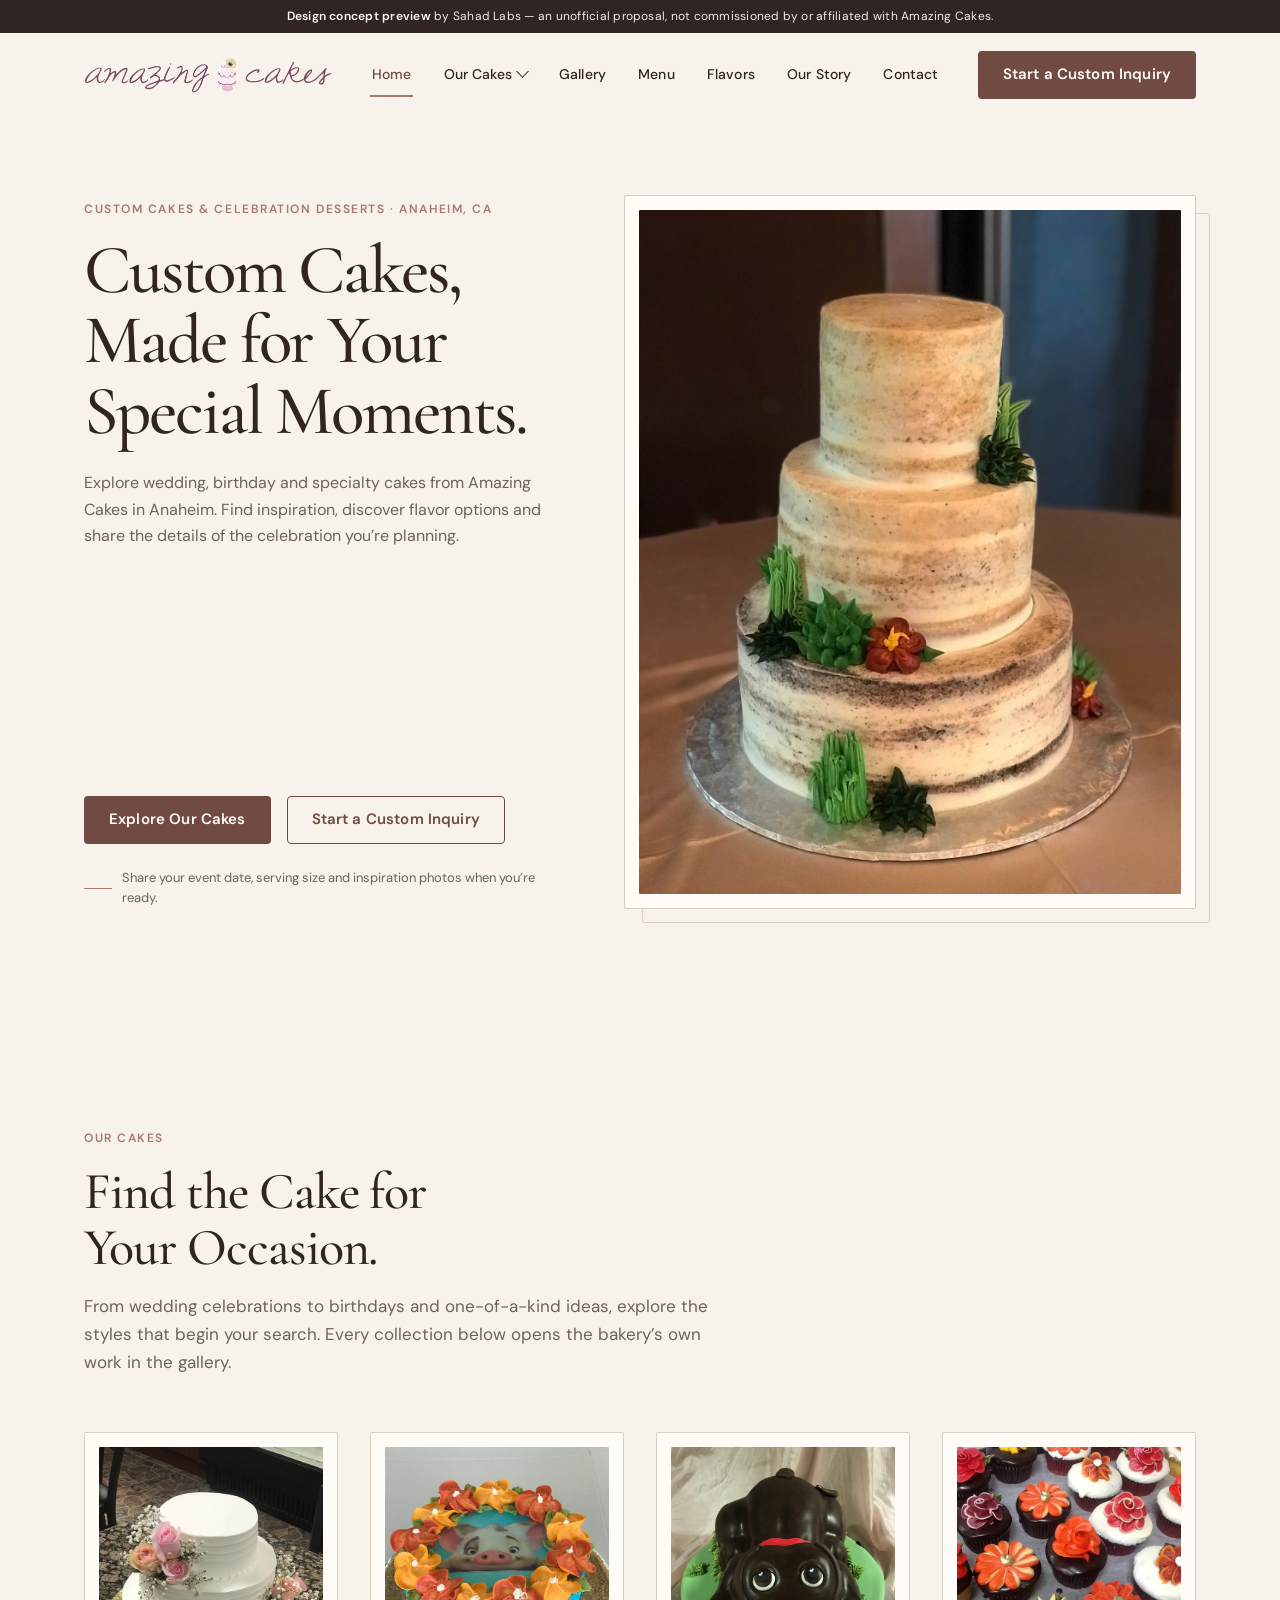
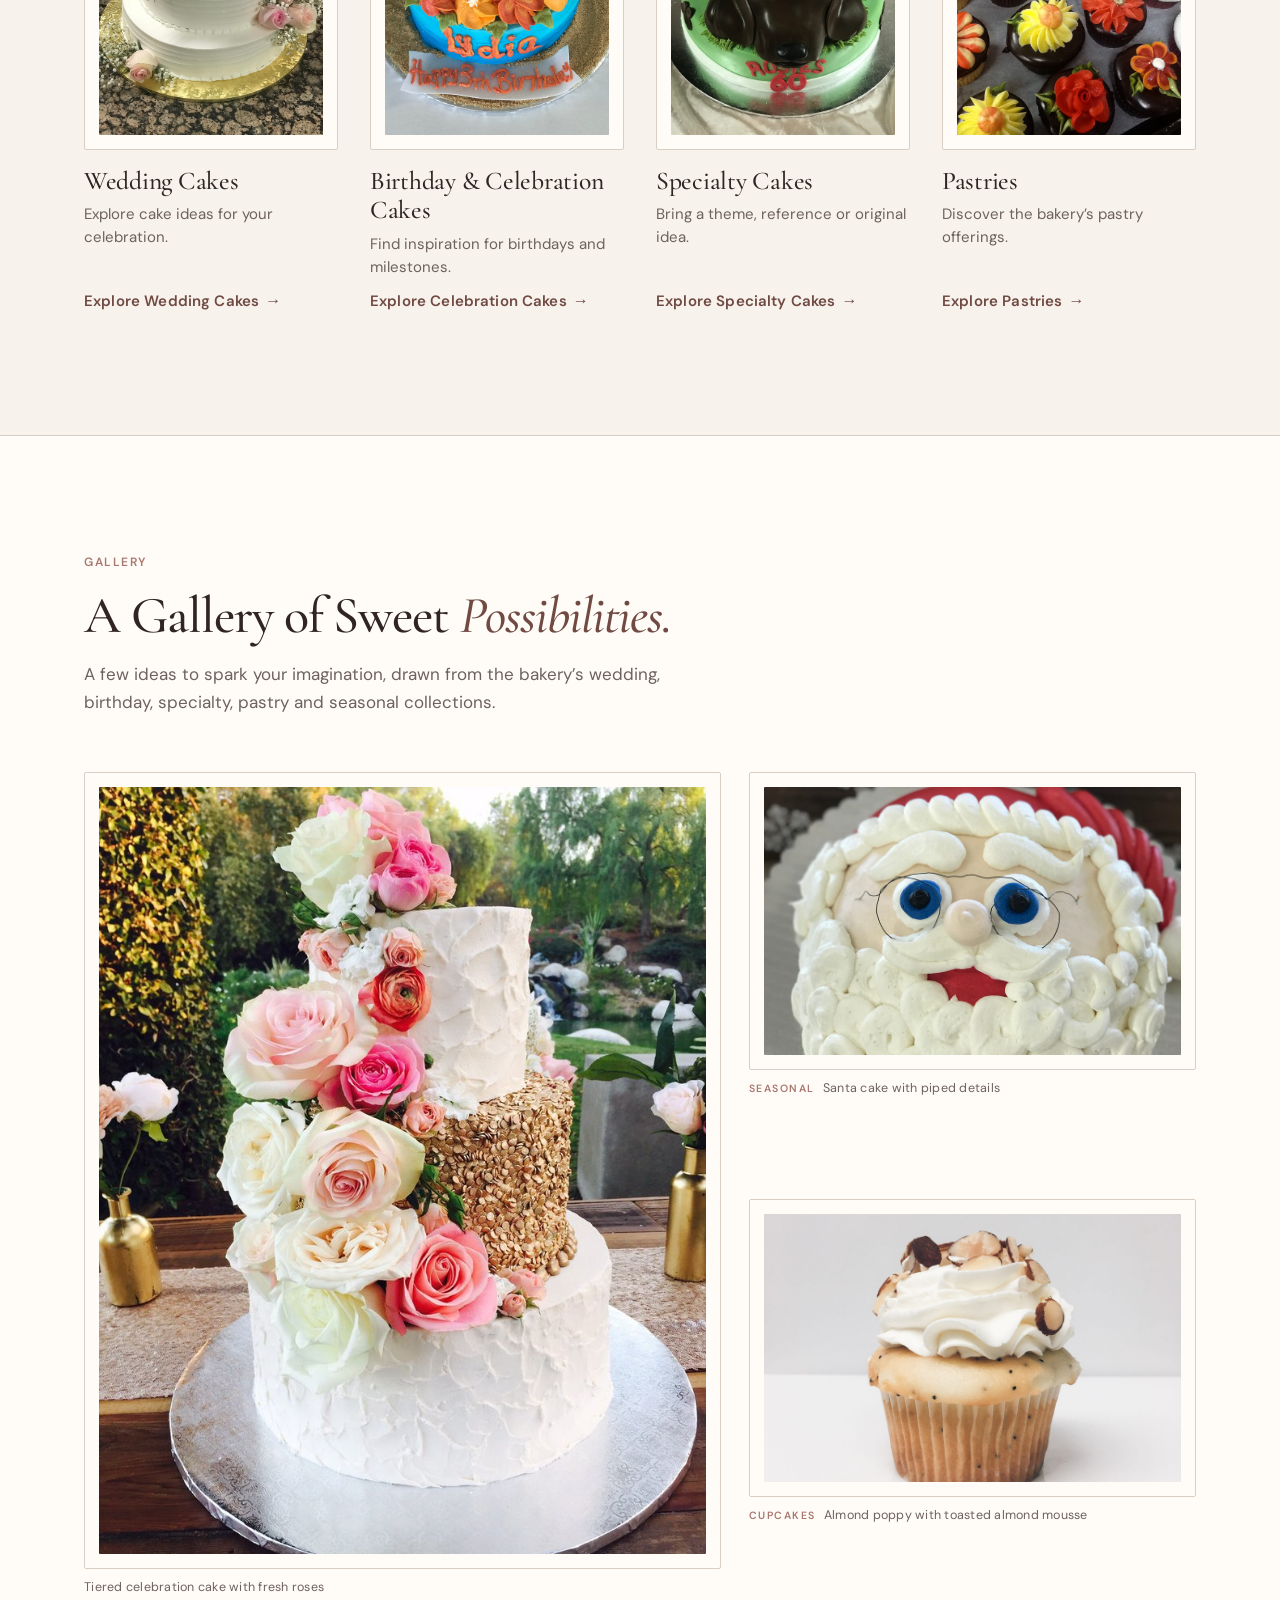
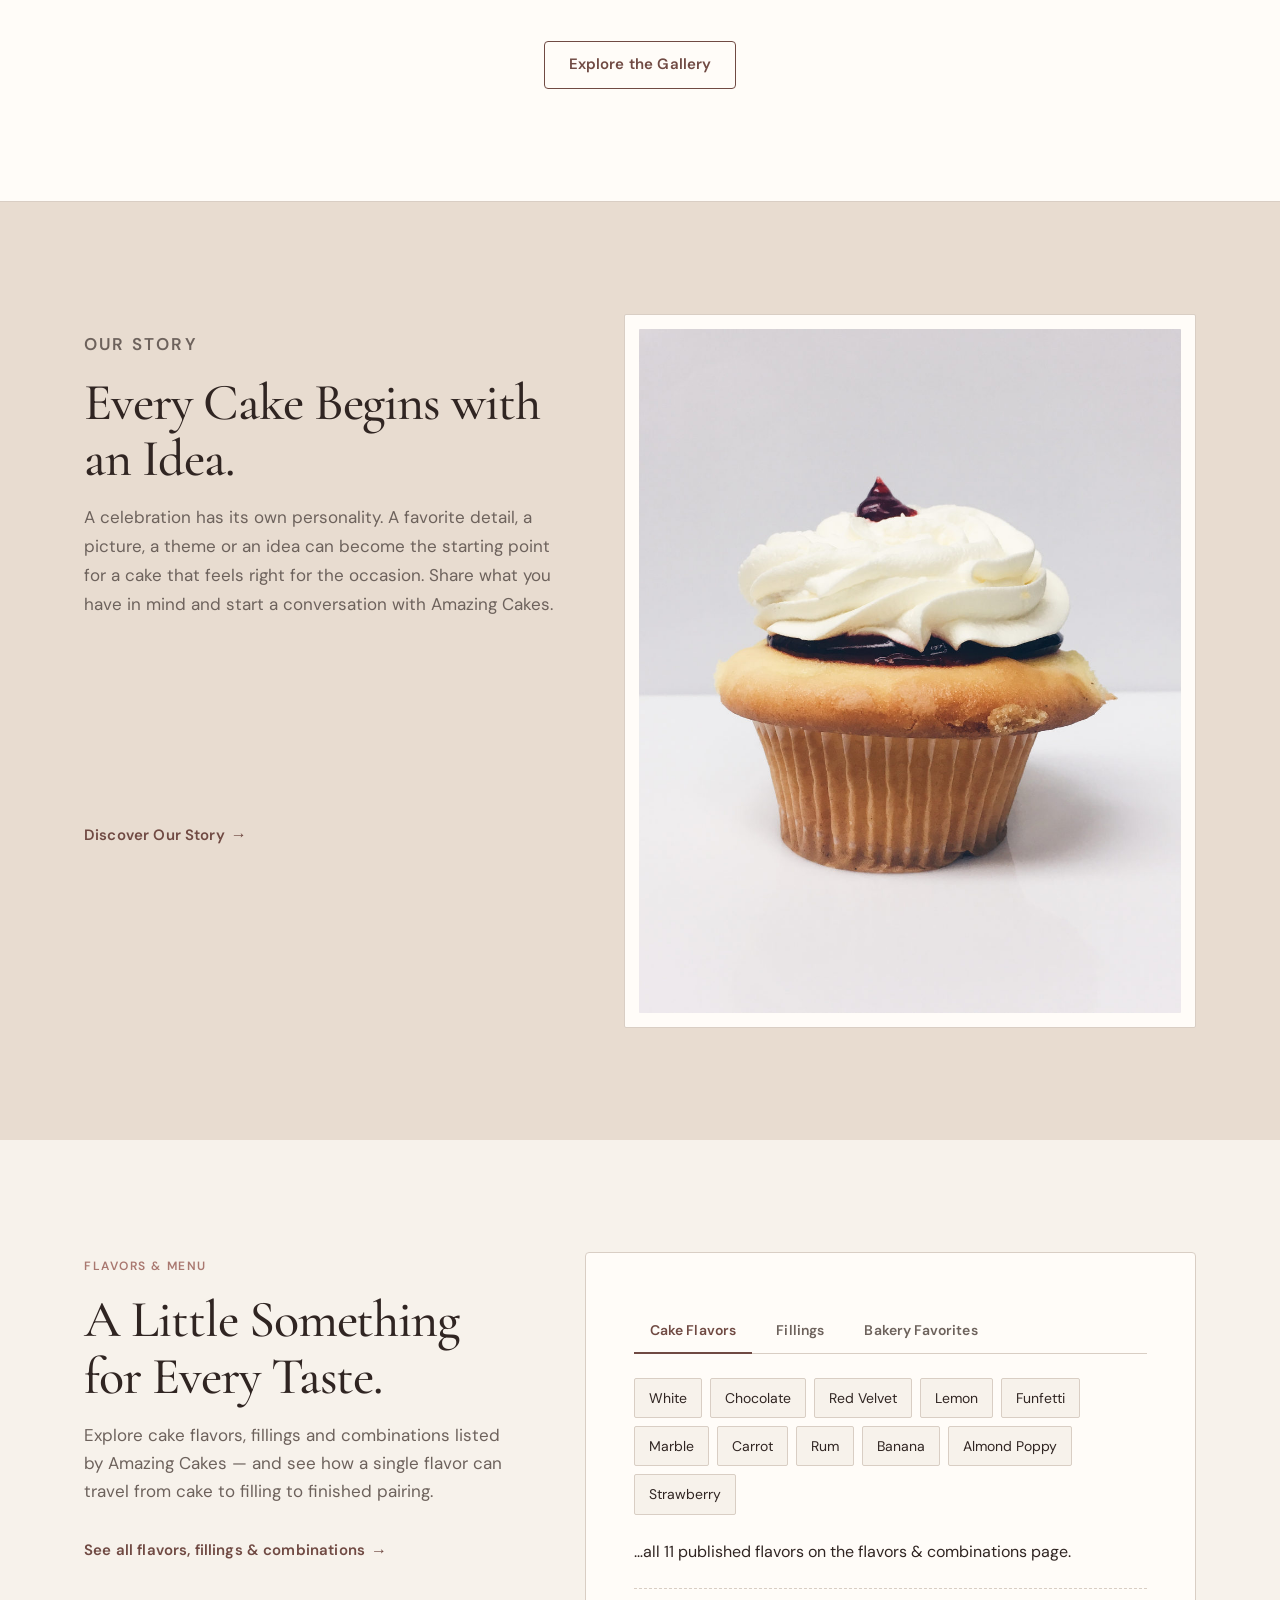
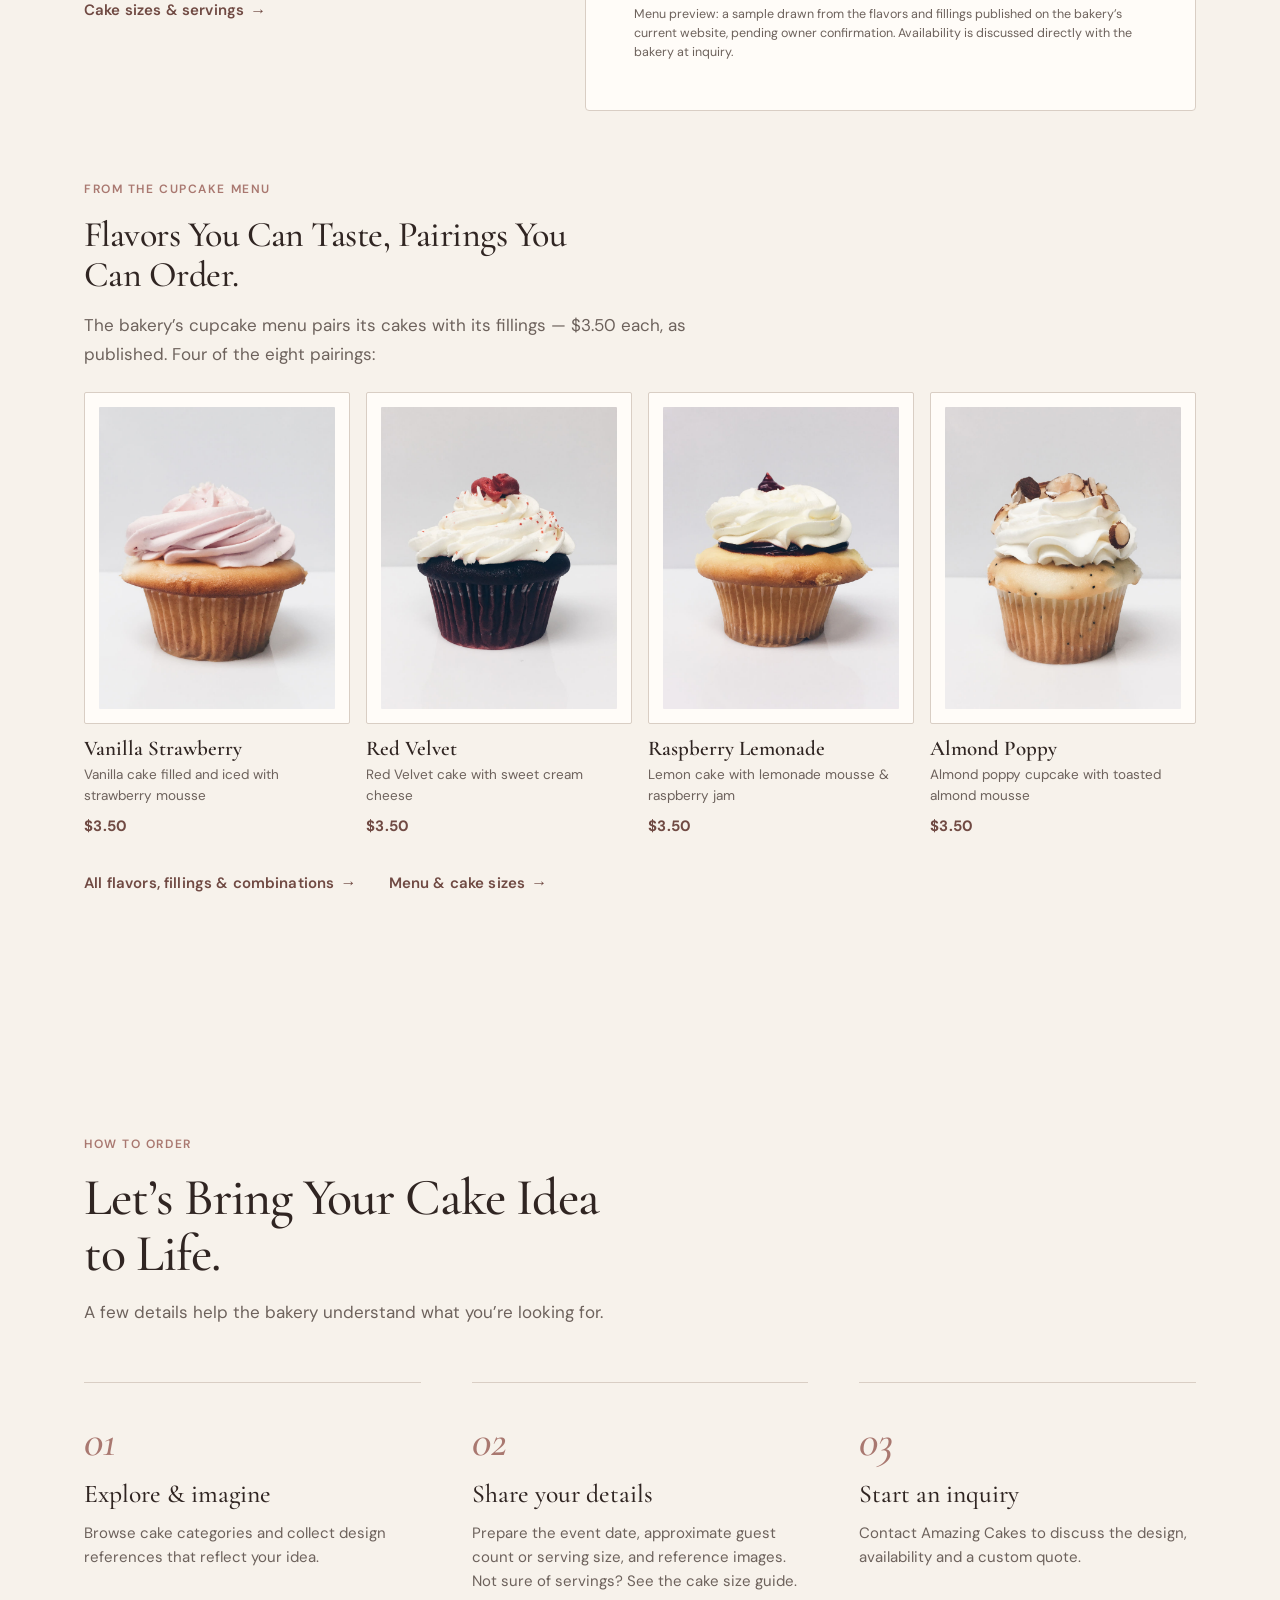
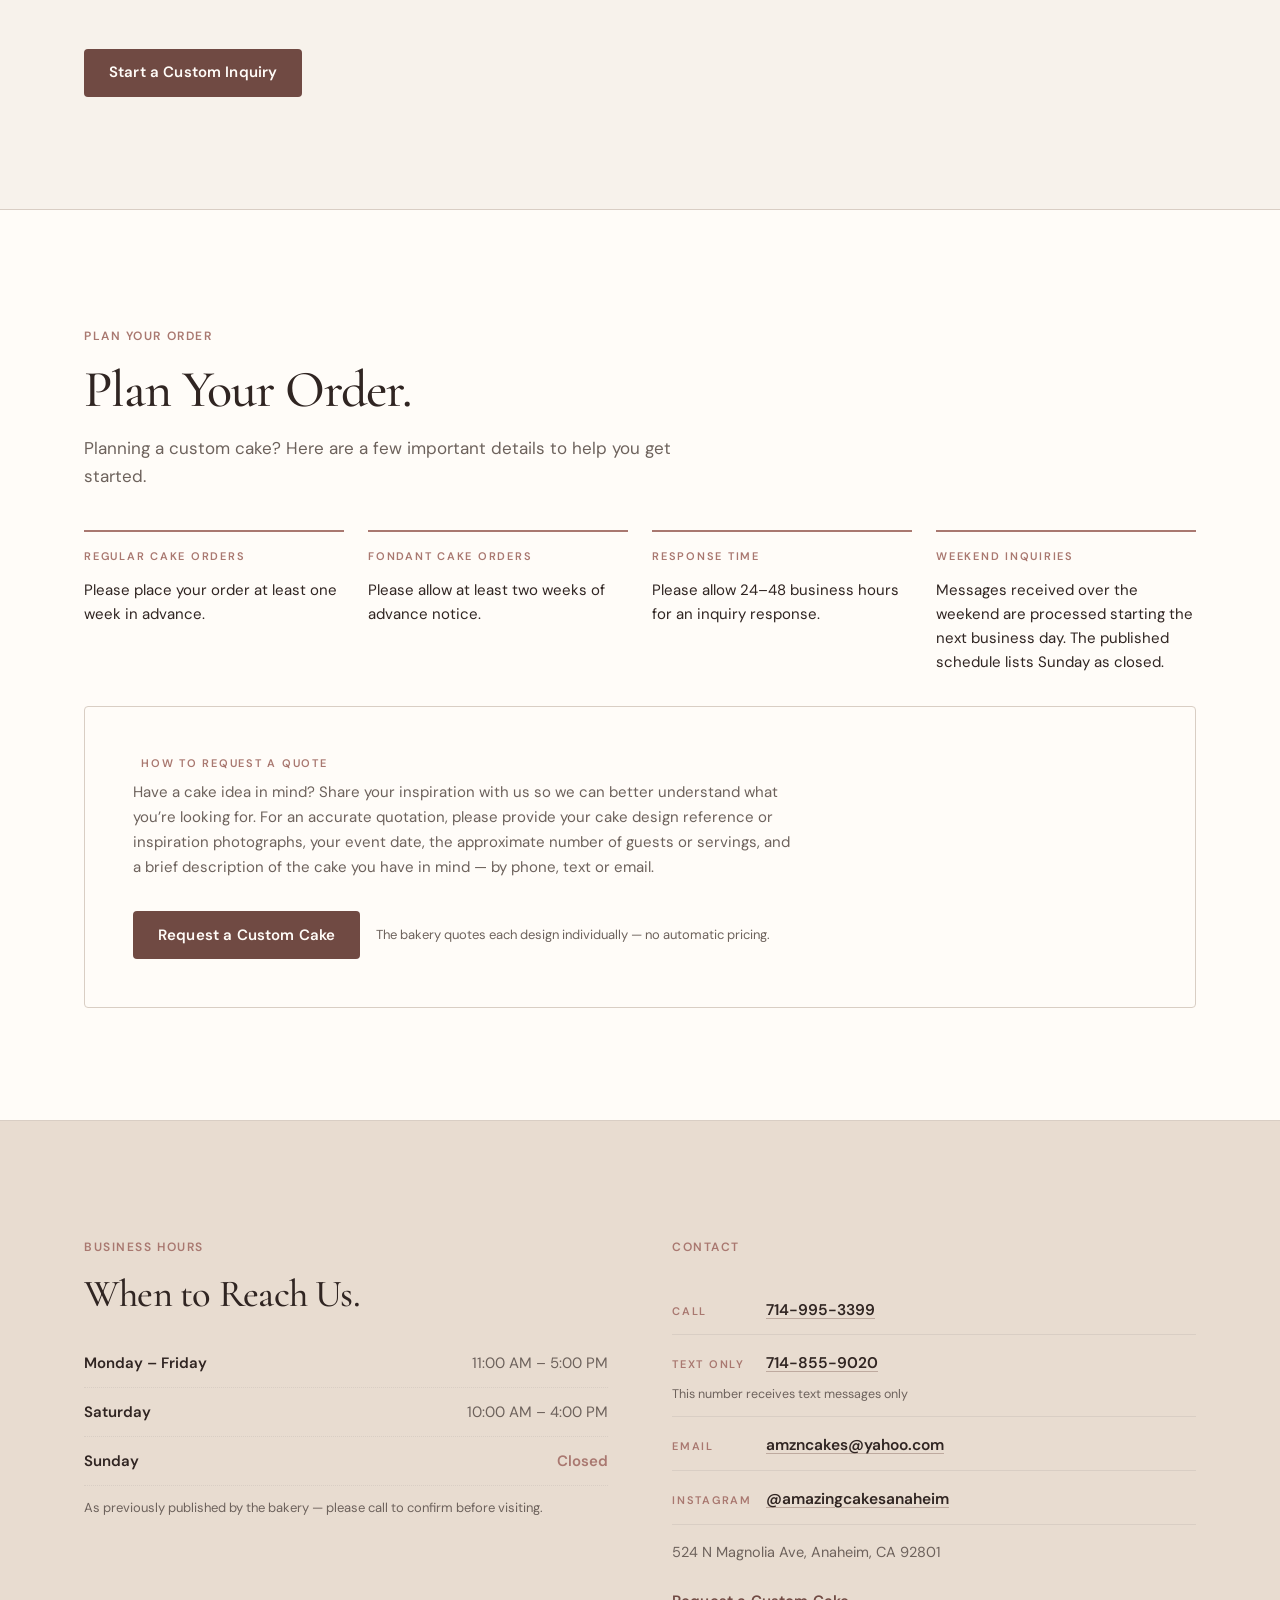
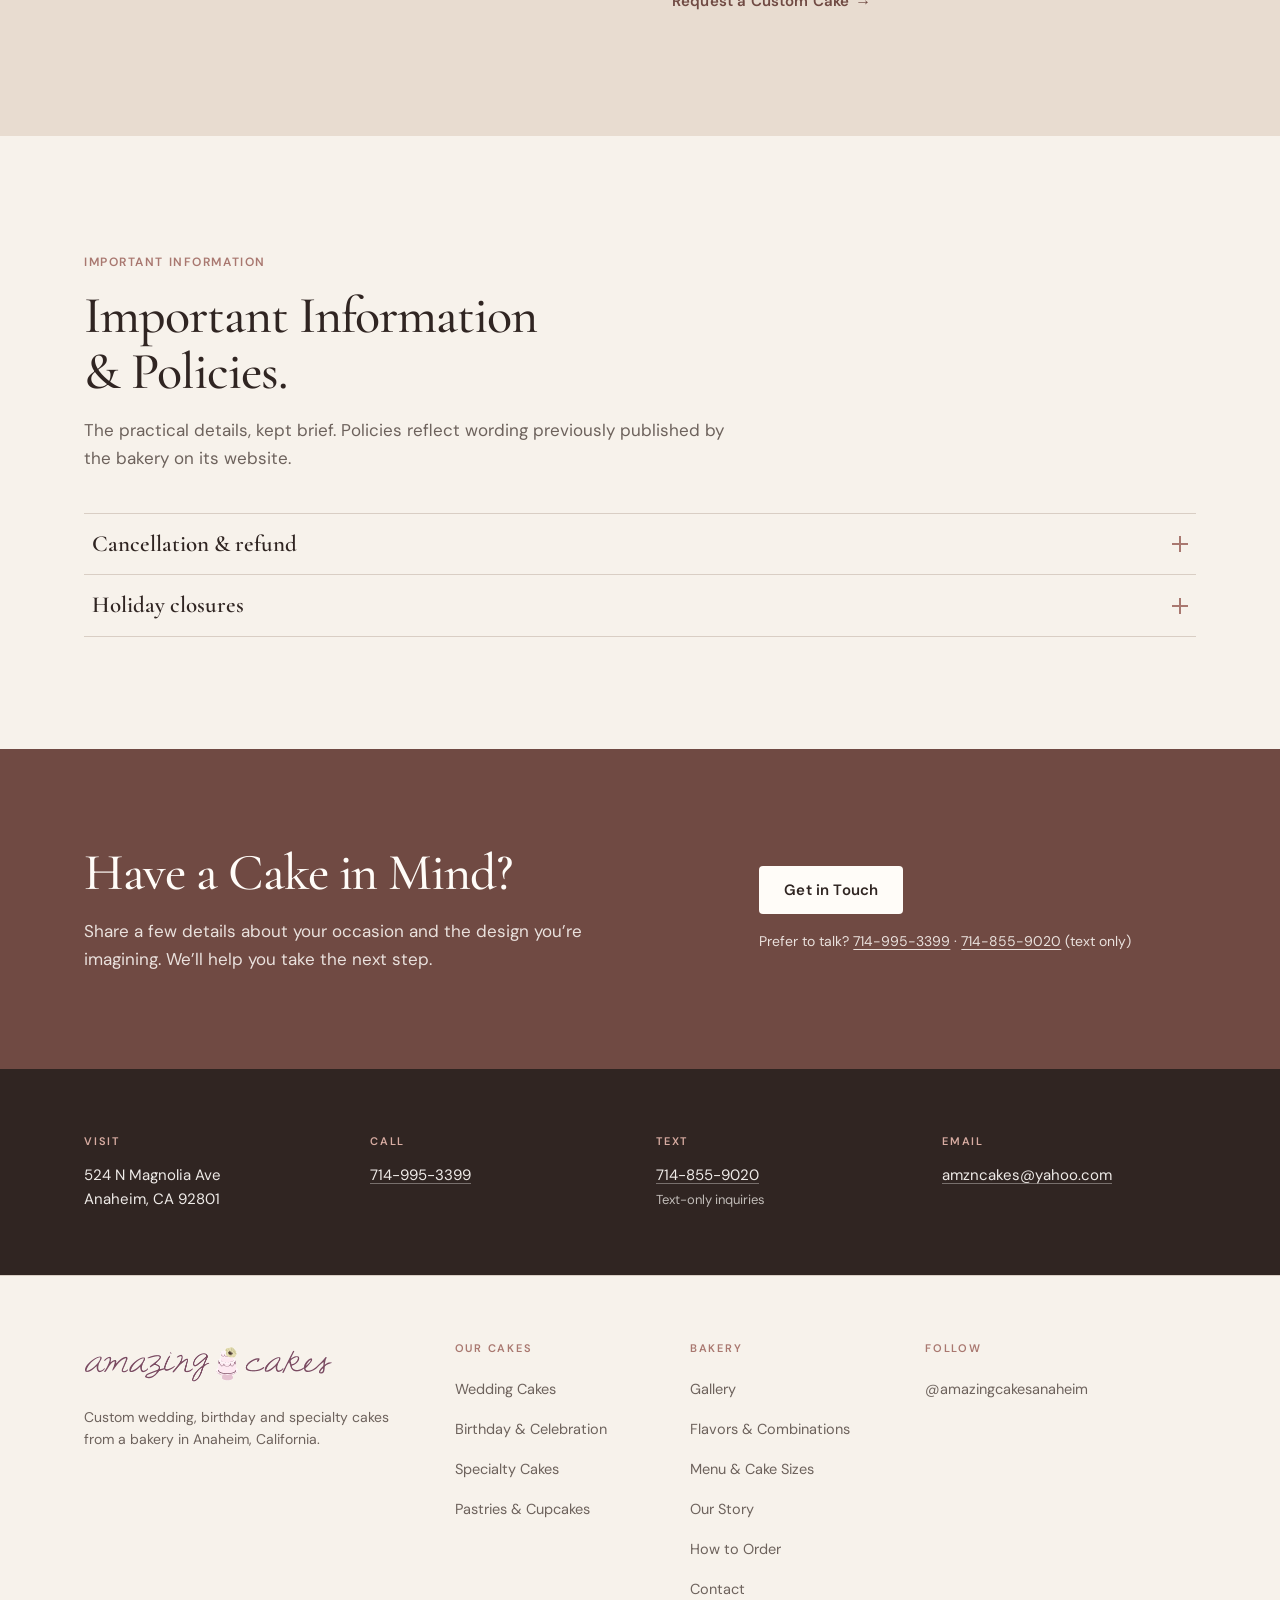
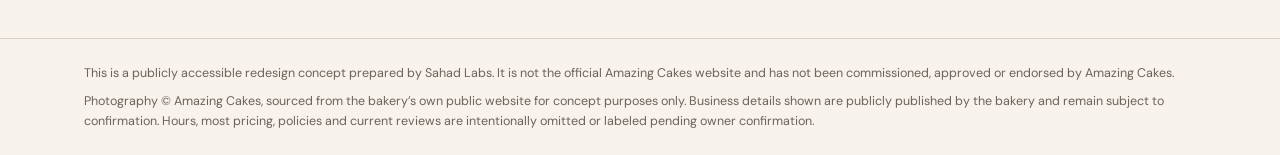
==== commit 3b4dd39a: "Update footer disclaimer for public preview Co-Authored-By: Claude Opus 5.5 <noreply@anthropic.com>" ====
--- a/index.html
+++ b/index.html
@@ -466,7 +466,7 @@
 
     <div class="footer-legal">
       <div class="container">
-        <p>Unofficial design concept prepared by Sahad Labs. This preview has not been commissioned, approved or endorsed by Amazing Cakes, and it is not a live website.</p>
+        <p>This is a publicly accessible redesign concept prepared by Sahad Labs. It is not the official Amazing Cakes website and has not been commissioned, approved or endorsed by Amazing Cakes.</p>
         <p>Photography © Amazing Cakes, sourced from the bakery&rsquo;s own public website for concept purposes only. Business details shown are publicly published by the bakery and remain subject to confirmation. Hours, most pricing, policies and current reviews are intentionally omitted or labeled pending owner confirmation.</p>
       </div>
     </div>
